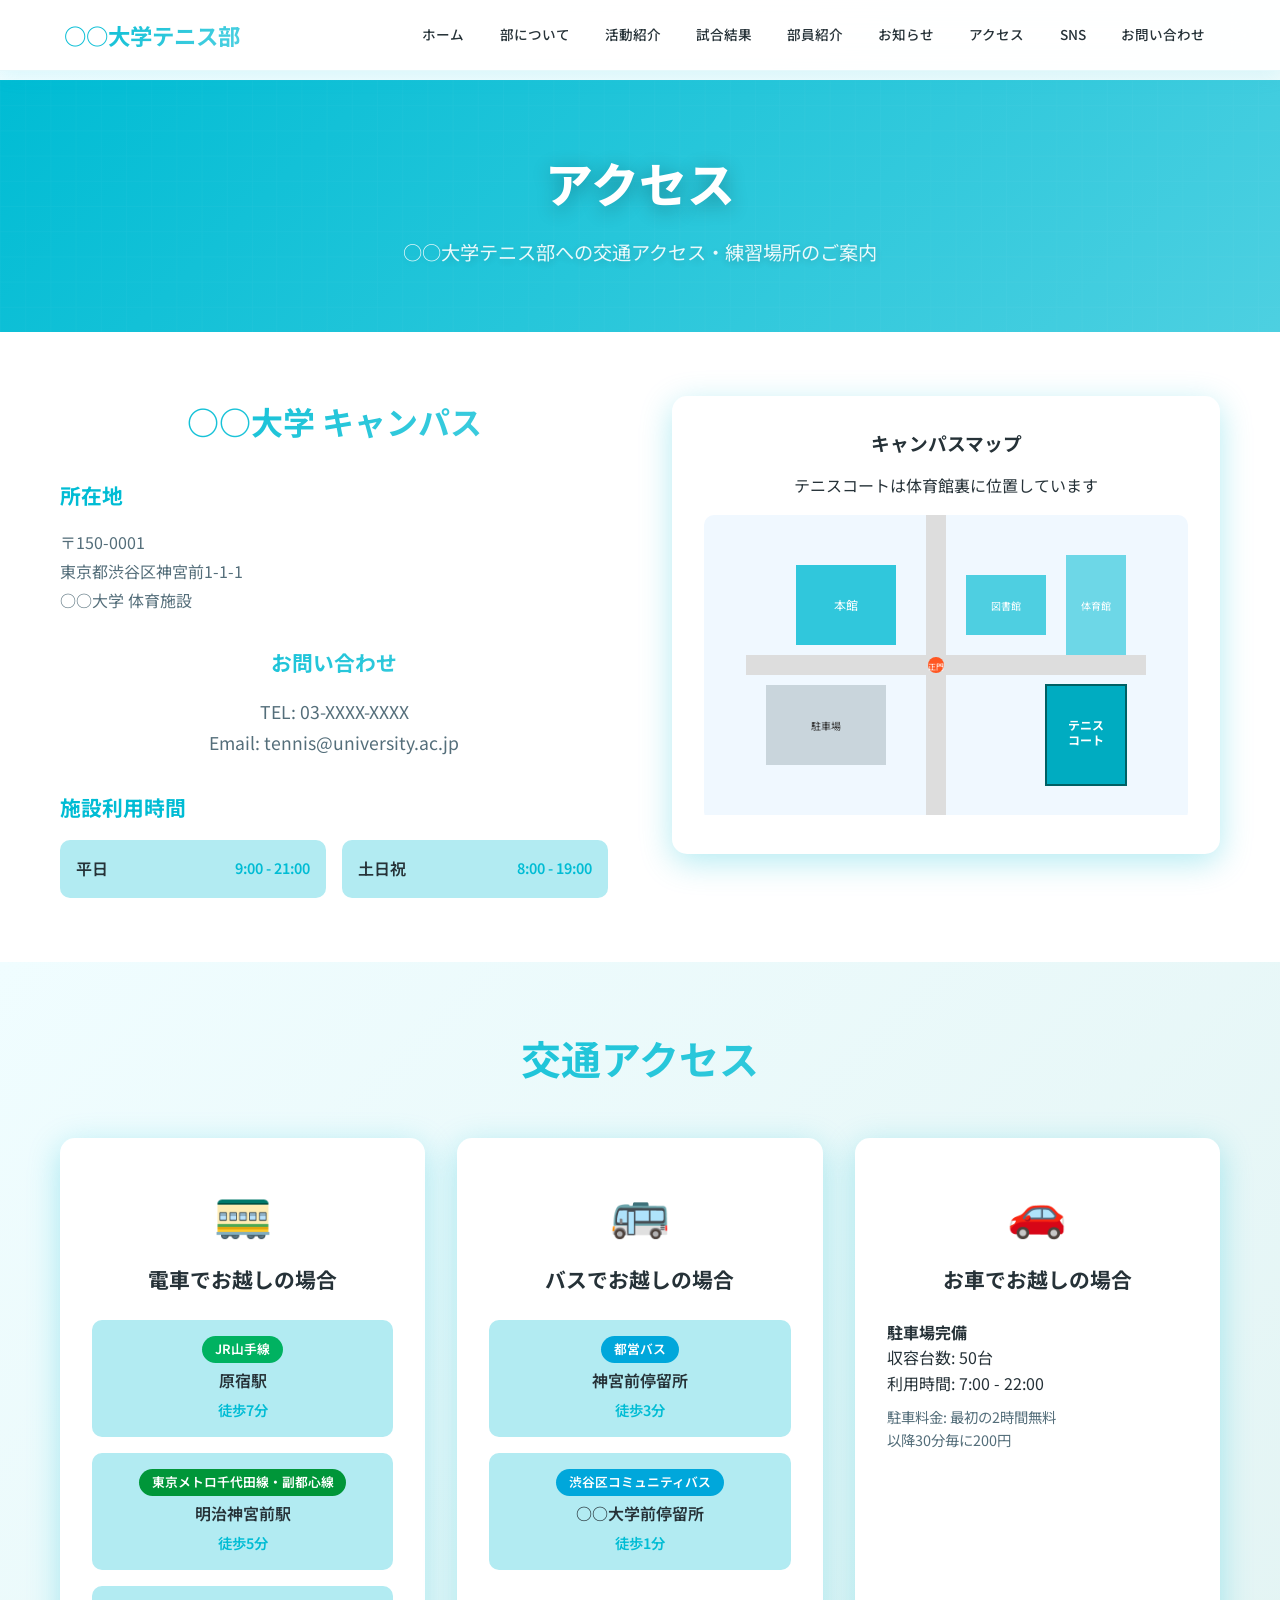
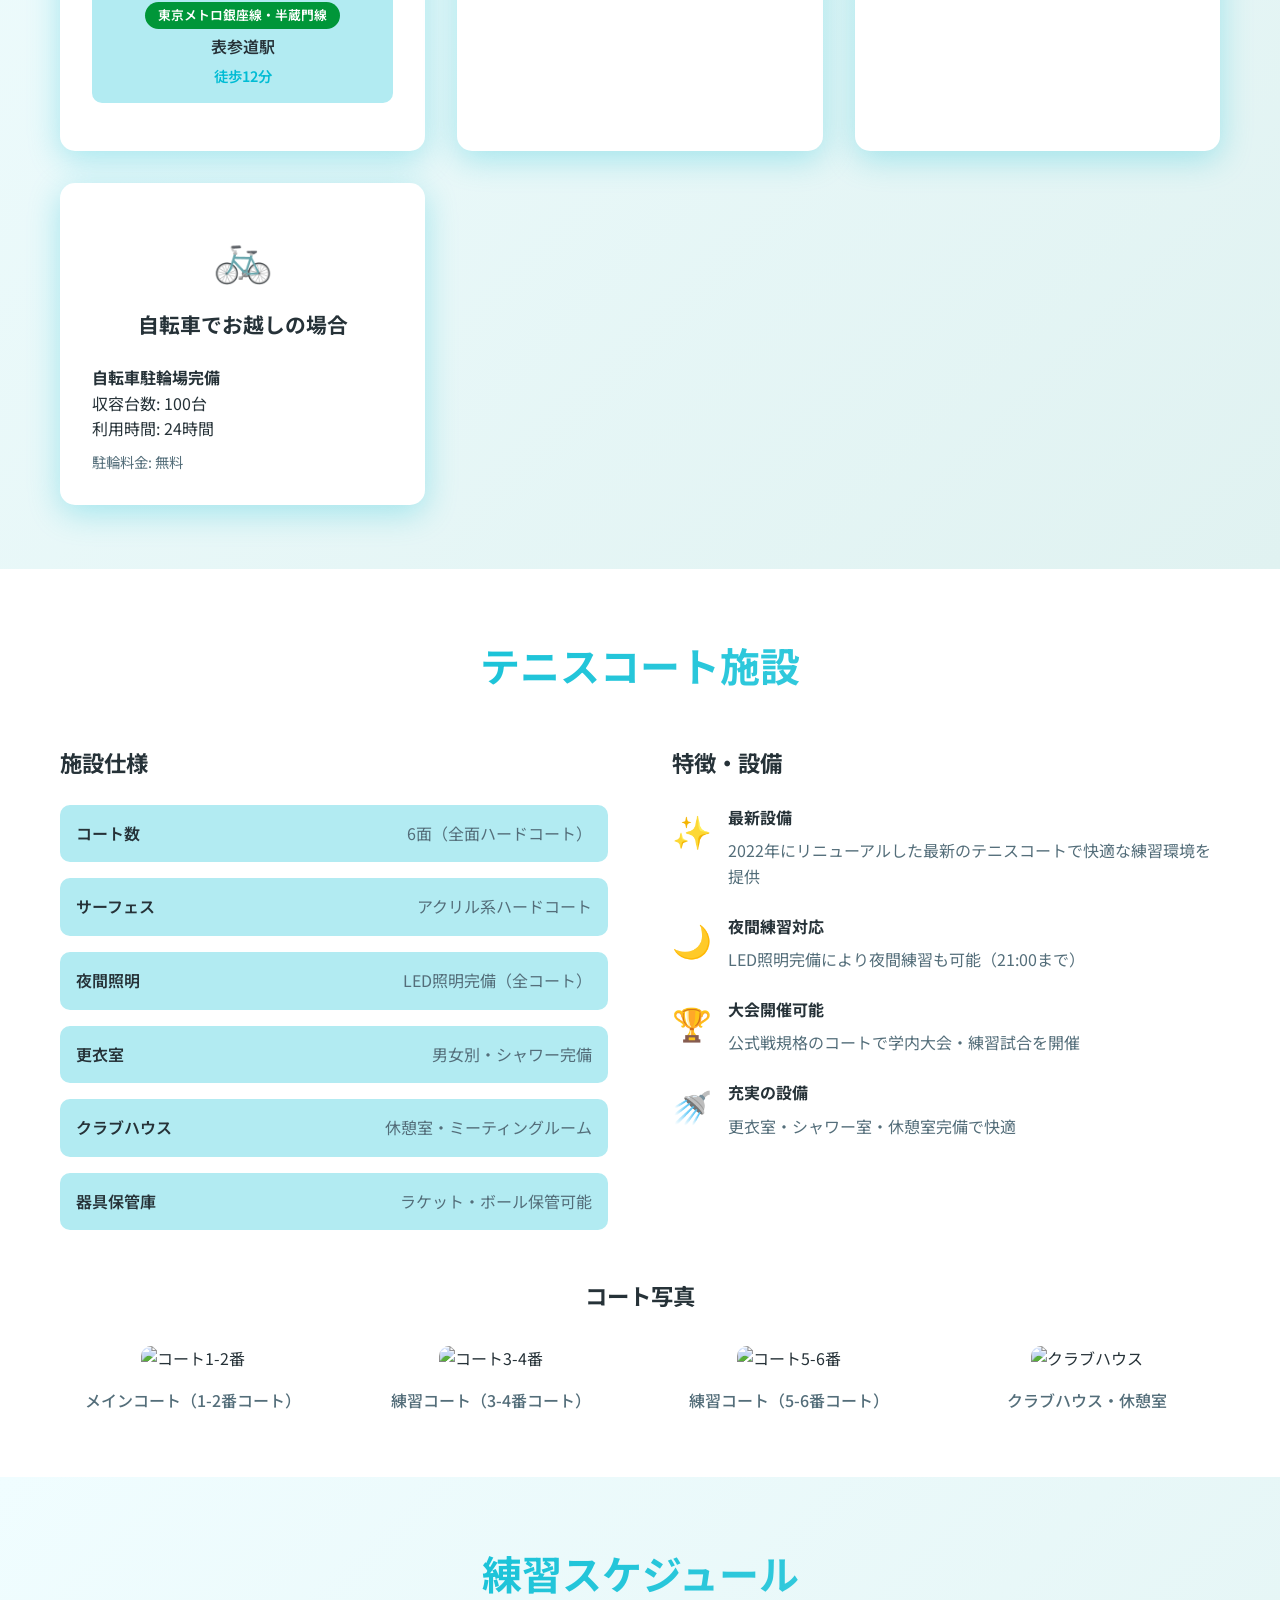
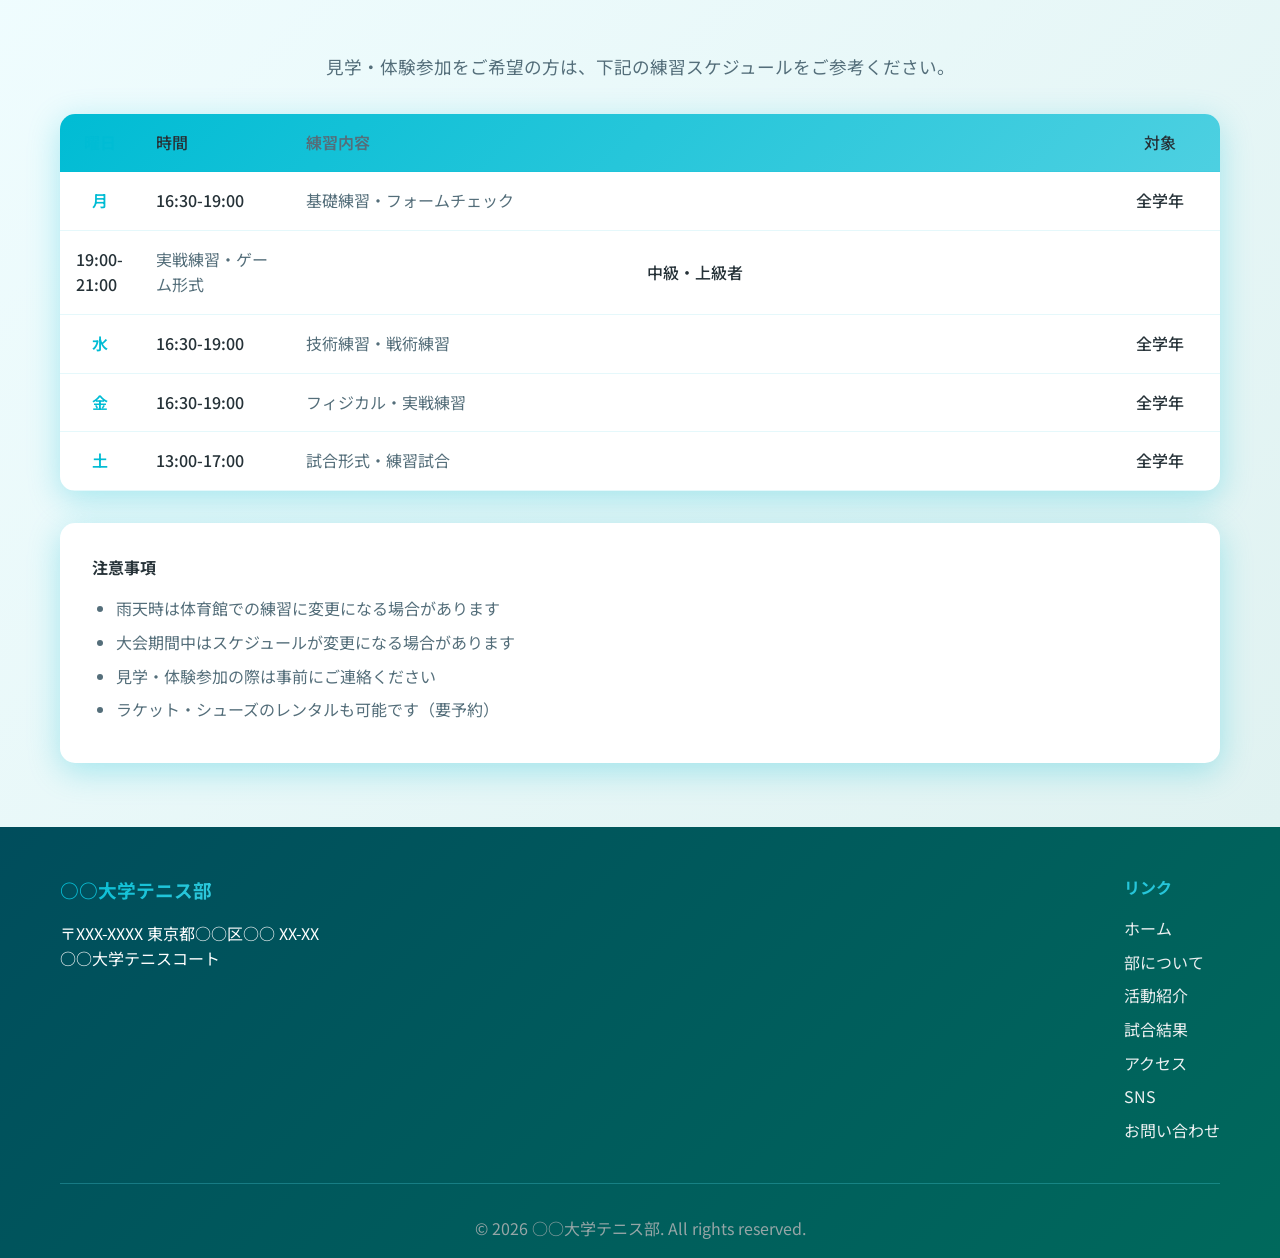
==== access.html @ 963fc2be "Initial commit: Tennis club website ready for deployment" ====
<!DOCTYPE html>
<html lang="ja">
<head>
    <meta charset="UTF-8">
    <meta name="viewport" content="width=device-width, initial-scale=1.0">
    <title>アクセス - ○○大学テニス部</title>
    <link rel="stylesheet" href="style.css">
    <link href="https://fonts.googleapis.com/css2?family=Noto+Sans+JP:wght@300;400;500;700;800&display=swap" rel="stylesheet">
</head>
<body>
    <header>
        <nav>
            <div class="logo">
                <h1>○○大学テニス部</h1>
            </div>
            <ul class="nav-menu">
                <li><a href="index.html">ホーム</a></li>
                <li><a href="index.html#about">部について</a></li>
                <li><a href="index.html#activities">活動紹介</a></li>
                <li><a href="results.html">試合結果</a></li>
                <li><a href="index.html#members">部員紹介</a></li>
                <li><a href="index.html#news">お知らせ</a></li>
                <li><a href="access.html" class="active">アクセス</a></li>
                <li><a href="sns.html">SNS</a></li>
                <li><a href="index.html#contact">お問い合わせ</a></li>
            </ul>
            <div class="hamburger">
                <span></span>
                <span></span>
                <span></span>
            </div>
        </nav>
    </header>

    <main style="margin-top: 80px;">
        <!-- ヘッダーセクション -->
        <section class="page-header">
            <div class="container">
                <h1>アクセス</h1>
                <p>○○大学テニス部への交通アクセス・練習場所のご案内</p>
            </div>
        </section>

        <!-- キャンパス情報 -->
        <section class="campus-info">
            <div class="container">
                <div class="campus-grid">
                    <div class="campus-details">
                        <h2>○○大学 キャンパス</h2>
                        <div class="address-info">
                            <h3>所在地</h3>
                            <p>〒150-0001<br>
                            東京都渋谷区神宮前1-1-1<br>
                            ○○大学 体育施設</p>
                        </div>
                        
                        <div class="contact-info">
                            <h3>お問い合わせ</h3>
                            <p>TEL: 03-XXXX-XXXX<br>
                            Email: tennis@university.ac.jp</p>
                        </div>

                        <div class="facility-hours">
                            <h3>施設利用時間</h3>
                            <div class="hours-grid">
                                <div class="time-slot">
                                    <span class="day">平日</span>
                                    <span class="time">9:00 - 21:00</span>
                                </div>
                                <div class="time-slot">
                                    <span class="day">土日祝</span>
                                    <span class="time">8:00 - 19:00</span>
                                </div>
                            </div>
                        </div>
                    </div>
                    
                    <div class="map-container">
                        <div class="map-placeholder">
                            <div class="map-content">
                                <h3>キャンパスマップ</h3>
                                <p>テニスコートは体育館裏に位置しています</p>
                                <!-- 実際の地図APIを使用する場合はここに埋め込み -->
                                <div class="map-image">
                                    <svg width="100%" height="300" viewBox="0 0 400 300" style="background: #f0f8ff;">
                                        <!-- 道路 -->
                                        <rect x="0" y="140" width="400" height="20" fill="#ddd"/>
                                        <rect x="180" y="0" width="20" height="300" fill="#ddd"/>
                                        
                                        <!-- 建物 -->
                                        <rect x="50" y="50" width="100" height="80" fill="#00bcd4" opacity="0.8"/>
                                        <text x="100" y="95" text-anchor="middle" fill="white" font-size="12">本館</text>
                                        
                                        <rect x="220" y="60" width="80" height="60" fill="#26c6da" opacity="0.8"/>
                                        <text x="260" y="95" text-anchor="middle" fill="white" font-size="10">図書館</text>
                                        
                                        <rect x="320" y="40" width="60" height="100" fill="#4dd0e1" opacity="0.8"/>
                                        <text x="350" y="95" text-anchor="middle" fill="white" font-size="10">体育館</text>
                                        
                                        <!-- テニスコート -->
                                        <rect x="300" y="170" width="80" height="100" fill="#00acc1" stroke="#006064" stroke-width="2"/>
                                        <text x="340" y="215" text-anchor="middle" fill="white" font-size="12" font-weight="bold">テニス</text>
                                        <text x="340" y="230" text-anchor="middle" fill="white" font-size="12" font-weight="bold">コート</text>
                                        
                                        <!-- 駐車場 -->
                                        <rect x="20" y="170" width="120" height="80" fill="#b0bec5" opacity="0.6"/>
                                        <text x="80" y="215" text-anchor="middle" fill="#333" font-size="10">駐車場</text>
                                        
                                        <!-- 入口 -->
                                        <circle cx="190" cy="150" r="8" fill="#ff5722"/>
                                        <text x="190" y="155" text-anchor="middle" fill="white" font-size="8">正門</text>
                                    </svg>
                                </div>
                            </div>
                        </div>
                    </div>
                </div>
            </div>
        </section>

        <!-- 交通手段 -->
        <section class="transportation">
            <div class="container">
                <h2>交通アクセス</h2>
                <div class="transport-grid">
                    <div class="transport-card">
                        <div class="transport-icon">🚃</div>
                        <h3>電車でお越しの場合</h3>
                        <div class="route-info">
                            <div class="route">
                                <span class="line jr">JR山手線</span>
                                <span class="station">原宿駅</span>
                                <span class="time">徒歩7分</span>
                            </div>
                            <div class="route">
                                <span class="line metro">東京メトロ千代田線・副都心線</span>
                                <span class="station">明治神宮前駅</span>
                                <span class="time">徒歩5分</span>
                            </div>
                            <div class="route">
                                <span class="line metro">東京メトロ銀座線・半蔵門線</span>
                                <span class="station">表参道駅</span>
                                <span class="time">徒歩12分</span>
                            </div>
                        </div>
                    </div>

                    <div class="transport-card">
                        <div class="transport-icon">🚌</div>
                        <h3>バスでお越しの場合</h3>
                        <div class="route-info">
                            <div class="route">
                                <span class="line bus">都営バス</span>
                                <span class="station">神宮前停留所</span>
                                <span class="time">徒歩3分</span>
                            </div>
                            <div class="route">
                                <span class="line bus">渋谷区コミュニティバス</span>
                                <span class="station">○○大学前停留所</span>
                                <span class="time">徒歩1分</span>
                            </div>
                        </div>
                    </div>

                    <div class="transport-card">
                        <div class="transport-icon">🚗</div>
                        <h3>お車でお越しの場合</h3>
                        <div class="route-info">
                            <div class="parking-info">
                                <p><strong>駐車場完備</strong></p>
                                <p>収容台数: 50台</p>
                                <p>利用時間: 7:00 - 22:00</p>
                                <p class="parking-fee">駐車料金: 最初の2時間無料<br>以降30分毎に200円</p>
                            </div>
                        </div>
                    </div>

                    <div class="transport-card">
                        <div class="transport-icon">🚲</div>
                        <h3>自転車でお越しの場合</h3>
                        <div class="route-info">
                            <div class="parking-info">
                                <p><strong>自転車駐輪場完備</strong></p>
                                <p>収容台数: 100台</p>
                                <p>利用時間: 24時間</p>
                                <p class="parking-fee">駐輪料金: 無料</p>
                            </div>
                        </div>
                    </div>
                </div>
            </div>
        </section>

        <!-- テニスコート詳細 -->
        <section class="court-details">
            <div class="container">
                <h2>テニスコート施設</h2>
                <div class="court-info-grid">
                    <div class="court-specs">
                        <h3>施設仕様</h3>
                        <div class="specs-list">
                            <div class="spec-item">
                                <span class="spec-label">コート数</span>
                                <span class="spec-value">6面（全面ハードコート）</span>
                            </div>
                            <div class="spec-item">
                                <span class="spec-label">サーフェス</span>
                                <span class="spec-value">アクリル系ハードコート</span>
                            </div>
                            <div class="spec-item">
                                <span class="spec-label">夜間照明</span>
                                <span class="spec-value">LED照明完備（全コート）</span>
                            </div>
                            <div class="spec-item">
                                <span class="spec-label">更衣室</span>
                                <span class="spec-value">男女別・シャワー完備</span>
                            </div>
                            <div class="spec-item">
                                <span class="spec-label">クラブハウス</span>
                                <span class="spec-value">休憩室・ミーティングルーム</span>
                            </div>
                            <div class="spec-item">
                                <span class="spec-label">器具保管庫</span>
                                <span class="spec-value">ラケット・ボール保管可能</span>
                            </div>
                        </div>
                    </div>

                    <div class="court-features">
                        <h3>特徴・設備</h3>
                        <div class="features-list">
                            <div class="feature-item">
                                <div class="feature-icon">✨</div>
                                <div class="feature-content">
                                    <h4>最新設備</h4>
                                    <p>2022年にリニューアルした最新のテニスコートで快適な練習環境を提供</p>
                                </div>
                            </div>
                            <div class="feature-item">
                                <div class="feature-icon">🌙</div>
                                <div class="feature-content">
                                    <h4>夜間練習対応</h4>
                                    <p>LED照明完備により夜間練習も可能（21:00まで）</p>
                                </div>
                            </div>
                            <div class="feature-item">
                                <div class="feature-icon">🏆</div>
                                <div class="feature-content">
                                    <h4>大会開催可能</h4>
                                    <p>公式戦規格のコートで学内大会・練習試合を開催</p>
                                </div>
                            </div>
                            <div class="feature-item">
                                <div class="feature-icon">🚿</div>
                                <div class="feature-content">
                                    <h4>充実の設備</h4>
                                    <p>更衣室・シャワー室・休憩室完備で快適</p>
                                </div>
                            </div>
                        </div>
                    </div>
                </div>

                <div class="court-gallery">
                    <h3>コート写真</h3>
                    <div class="gallery-grid">
                        <div class="gallery-item">
                            <img src="https://via.placeholder.com/300x200/00bcd4/ffffff?text=Court+1-2" alt="コート1-2番">
                            <p>メインコート（1-2番コート）</p>
                        </div>
                        <div class="gallery-item">
                            <img src="https://via.placeholder.com/300x200/26c6da/ffffff?text=Court+3-4" alt="コート3-4番">
                            <p>練習コート（3-4番コート）</p>
                        </div>
                        <div class="gallery-item">
                            <img src="https://via.placeholder.com/300x200/4dd0e1/ffffff?text=Court+5-6" alt="コート5-6番">
                            <p>練習コート（5-6番コート）</p>
                        </div>
                        <div class="gallery-item">
                            <img src="https://via.placeholder.com/300x200/00acc1/ffffff?text=Clubhouse" alt="クラブハウス">
                            <p>クラブハウス・休憩室</p>
                        </div>
                    </div>
                </div>
            </div>
        </section>

        <!-- 練習スケジュール -->
        <section class="practice-schedule">
            <div class="container">
                <h2>練習スケジュール</h2>
                <div class="schedule-info">
                    <p>見学・体験参加をご希望の方は、下記の練習スケジュールをご参考ください。</p>
                </div>
                <div class="schedule-table">
                    <div class="schedule-header">
                        <div class="day-cell">曜日</div>
                        <div class="time-cell">時間</div>
                        <div class="content-cell">練習内容</div>
                        <div class="target-cell">対象</div>
                    </div>
                    <div class="schedule-row">
                        <div class="day-cell">月</div>
                        <div class="time-cell">16:30-19:00</div>
                        <div class="content-cell">基礎練習・フォームチェック</div>
                        <div class="target-cell">全学年</div>
                    </div>
                    <div class="schedule-row">
                        <div class="time-cell">19:00-21:00</div>
                        <div class="content-cell">実戦練習・ゲーム形式</div>
                        <div class="target-cell">中級・上級者</div>
                    </div>
                    <div class="schedule-row">
                        <div class="day-cell">水</div>
                        <div class="time-cell">16:30-19:00</div>
                        <div class="content-cell">技術練習・戦術練習</div>
                        <div class="target-cell">全学年</div>
                    </div>
                    <div class="schedule-row">
                        <div class="day-cell">金</div>
                        <div class="time-cell">16:30-19:00</div>
                        <div class="content-cell">フィジカル・実戦練習</div>
                        <div class="target-cell">全学年</div>
                    </div>
                    <div class="schedule-row">
                        <div class="day-cell">土</div>
                        <div class="time-cell">13:00-17:00</div>
                        <div class="content-cell">試合形式・練習試合</div>
                        <div class="target-cell">全学年</div>
                    </div>
                </div>
                <div class="schedule-notes">
                    <h4>注意事項</h4>
                    <ul>
                        <li>雨天時は体育館での練習に変更になる場合があります</li>
                        <li>大会期間中はスケジュールが変更になる場合があります</li>
                        <li>見学・体験参加の際は事前にご連絡ください</li>
                        <li>ラケット・シューズのレンタルも可能です（要予約）</li>
                    </ul>
                </div>
            </div>
        </section>
    </main>

    <footer>
        <div class="container">
            <div class="footer-content">
                <div class="footer-info">
                    <h3>○○大学テニス部</h3>
                    <p>〒XXX-XXXX 東京都○○区○○ XX-XX<br>
                    ○○大学テニスコート</p>
                </div>
                <div class="footer-links">
                    <h4>リンク</h4>
                    <ul>
                        <li><a href="index.html">ホーム</a></li>
                        <li><a href="index.html#about">部について</a></li>
                        <li><a href="index.html#activities">活動紹介</a></li>
                        <li><a href="results.html">試合結果</a></li>
                        <li><a href="access.html">アクセス</a></li>
                        <li><a href="sns.html">SNS</a></li>
                        <li><a href="index.html#contact">お問い合わせ</a></li>
                    </ul>
                </div>
            </div>
            <div class="footer-bottom">
                <p>&copy; 2024 ○○大学テニス部. All rights reserved.</p>
            </div>
        </div>
    </footer>

    <script src="script.js"></script>
</body>
</html>
---- style.css ----
/* 基本設定 */
* {
    margin: 0;
    padding: 0;
    box-sizing: border-box;
}

:root {
    --primary-color: #00bcd4;
    --secondary-color: #0097a7;
    --accent-color: #26c6da;
    --dark-color: #004d5c;
    --light-color: #b2ebf2;
    --text-dark: #263238;
    --text-light: #546e7a;
    --gradient-primary: linear-gradient(135deg, #00bcd4 0%, #26c6da 50%, #4dd0e1 100%);
    --gradient-secondary: linear-gradient(135deg, #0097a7 0%, #00acc1 100%);
    --shadow-primary: 0 8px 32px rgba(0, 188, 212, 0.3);
    --shadow-hover: 0 12px 40px rgba(0, 188, 212, 0.4);
}

body {
    font-family: 'Noto Sans JP', sans-serif;
    line-height: 1.6;
    color: var(--text-dark);
    background: linear-gradient(135deg, #f0fdff 0%, #e0f2f1 100%);
}

.container {
    max-width: 1200px;
    margin: 0 auto;
    padding: 0 20px;
}

/* ヘッダー */
header {
    background: rgba(255, 255, 255, 0.95);
    backdrop-filter: blur(20px);
    box-shadow: 0 4px 20px rgba(0, 188, 212, 0.1);
    position: fixed;
    top: 0;
    width: 100%;
    z-index: 1000;
    border-bottom: 1px solid rgba(0, 188, 212, 0.1);
}

nav {
    display: flex;
    justify-content: space-between;
    align-items: center;
    padding: 0.8rem 1.5rem;
    max-width: 1200px;
    margin: 0 auto;
    min-height: 70px;
    position: relative;
}

.logo {
    flex-shrink: 0;
    z-index: 1002;
}

.logo h1 {
    background: var(--gradient-primary);
    -webkit-background-clip: text;
    -webkit-text-fill-color: transparent;
    background-clip: text;
    font-size: 1.4rem;
    font-weight: 700;
    white-space: nowrap;
    line-height: 1.2;
    margin: 0;
}

.nav-menu {
    display: flex;
    list-style: none;
    gap: 0.8rem;
    flex-wrap: nowrap;
    align-items: center;
    margin: 0;
    padding: 0;
}

.nav-menu::-webkit-scrollbar {
    display: none;
}

.nav-menu a {
    text-decoration: none;
    color: var(--text-dark);
    font-weight: 500;
    transition: all 0.3s ease;
    position: relative;
    padding: 0.4rem 0.7rem;
    border-radius: 20px;
    font-size: 0.85rem;
    white-space: nowrap;
    flex-shrink: 0;
    display: block;
}

.nav-menu a:hover {
    color: var(--primary-color);
    background: rgba(0, 188, 212, 0.1);
    transform: translateY(-2px);
}

.nav-menu a.active {
    color: white;
    background: var(--gradient-primary);
    box-shadow: var(--shadow-primary);
}

.nav-menu a.active::after {
    display: none;
}

header.scrolled {
    background: rgba(255, 255, 255, 0.98);
    backdrop-filter: blur(25px);
    box-shadow: var(--shadow-primary);
}

.hamburger {
    display: none;
    flex-direction: column;
    cursor: pointer;
    flex-shrink: 0;
    z-index: 1001;
}

.hamburger span {
    width: 25px;
    height: 3px;
    background: var(--primary-color);
    margin: 3px 0;
    transition: 0.3s;
    border-radius: 2px;
}

/* メインコンテンツ */
main {
    margin-top: 70px;
}

/* ボタン */
.btn {
    display: inline-block;
    padding: 14px 32px;
    text-decoration: none;
    border-radius: 30px;
    font-weight: 600;
    text-align: center;
    transition: all 0.3s ease;
    border: none;
    cursor: pointer;
    font-size: 1rem;
    text-transform: uppercase;
    letter-spacing: 0.5px;
}

.btn.primary {
    background: var(--gradient-primary);
    color: white;
    box-shadow: var(--shadow-primary);
}

.btn.primary:hover {
    box-shadow: var(--shadow-hover);
    transform: translateY(-3px);
}

.btn.secondary {
    background: transparent;
    color: var(--primary-color);
    border: 2px solid var(--primary-color);
}

.btn.secondary:hover {
    background: var(--gradient-primary);
    color: white;
    box-shadow: var(--shadow-primary);
    transform: translateY(-3px);
}

/* ヒーローセクション */
.hero {
    display: flex;
    align-items: center;
    min-height: 90vh;
    padding: 2rem;
    background: var(--gradient-primary);
    position: relative;
    overflow: hidden;
}

.hero::before {
    content: '';
    position: absolute;
    top: 0;
    left: 0;
    right: 0;
    bottom: 0;
    background: url('data:image/svg+xml,<svg xmlns="http://www.w3.org/2000/svg" viewBox="0 0 100 100"><defs><pattern id="grid" width="10" height="10" patternUnits="userSpaceOnUse"><path d="M 10 0 L 0 0 0 10" fill="none" stroke="rgba(255,255,255,0.1)" stroke-width="0.5"/></pattern></defs><rect width="100" height="100" fill="url(%23grid)"/></svg>');
    opacity: 0.3;
}

.hero-content {
    flex: 1;
    max-width: 600px;
    z-index: 2;
}

.hero-content h1 {
    font-size: 3.5rem;
    color: white;
    margin-bottom: 1.5rem;
    font-weight: 800;
    text-shadow: 0 4px 20px rgba(0, 0, 0, 0.3);
    line-height: 1.2;
}

.hero-content p {
    font-size: 1.3rem;
    color: rgba(255, 255, 255, 0.9);
    margin-bottom: 2.5rem;
    text-shadow: 0 2px 10px rgba(0, 0, 0, 0.2);
}

.hero-buttons {
    display: flex;
    gap: 1rem;
    flex-wrap: wrap;
}

.hero-image {
    flex: 1;
    text-align: center;
}

.hero-image img {
    max-width: 100%;
    height: auto;
    border-radius: 10px;
    box-shadow: 0 10px 30px rgba(0,0,0,0.2);
}

/* セクション共通スタイル */
section {
    padding: 4rem 0;
}

section h2 {
    text-align: center;
    font-size: 2.5rem;
    background: var(--gradient-primary);
    -webkit-background-clip: text;
    -webkit-text-fill-color: transparent;
    background-clip: text;
    margin-bottom: 3rem;
    font-weight: 700;
}

/* 部について */
.about {
    background: white;
}

.about-content {
    display: flex;
    align-items: center;
    gap: 4rem;
}

.about-text {
    flex: 1;
}

.about-text h3 {
    font-size: 1.8rem;
    background: var(--gradient-primary);
    -webkit-background-clip: text;
    -webkit-text-fill-color: transparent;
    background-clip: text;
    margin-bottom: 1rem;
}

.about-text p {
    margin-bottom: 1.5rem;
    color: var(--text-light);
    line-height: 1.8;
}

.stats {
    display: flex;
    gap: 2rem;
    margin-top: 2rem;
}

.stat {
    text-align: center;
    padding: 2rem 1.5rem;
    background: linear-gradient(135deg, #ffffff 0%, var(--light-color) 100%);
    border-radius: 15px;
    flex: 1;
    box-shadow: var(--shadow-primary);
    border: 2px solid transparent;
    background: linear-gradient(white, white) padding-box,
                var(--gradient-primary) border-box;
    transition: all 0.3s ease;
}

.stat:hover {
    transform: translateY(-5px);
    box-shadow: var(--shadow-hover);
}

.stat h4 {
    font-size: 2.5rem;
    background: var(--gradient-primary);
    -webkit-background-clip: text;
    -webkit-text-fill-color: transparent;
    background-clip: text;
    font-weight: 800;
    margin-bottom: 0.5rem;
}

.stat p {
    color: var(--text-light);
    margin: 0;
    font-weight: 600;
}

.about-image {
    flex: 1;
}

.about-image img {
    width: 100%;
    height: auto;
    border-radius: 10px;
    box-shadow: 0 10px 25px rgba(0,0,0,0.1);
}

/* 活動紹介 */
.activities {
    background: linear-gradient(135deg, #f0fdff 0%, #e0f2f1 100%);
}

.activities-grid {
    display: grid;
    grid-template-columns: repeat(auto-fit, minmax(320px, 1fr));
    gap: 2rem;
}

.activity-card {
    background: white;
    border-radius: 20px;
    overflow: hidden;
    box-shadow: var(--shadow-primary);
    transition: all 0.3s ease;
    border: 2px solid transparent;
    background: linear-gradient(white, white) padding-box,
                var(--gradient-primary) border-box;
}

.activity-card:hover {
    transform: translateY(-8px);
    box-shadow: var(--shadow-hover);
}

.activity-card img {
    width: 100%;
    height: 220px;
    object-fit: cover;
    transition: transform 0.3s ease;
}

.activity-card:hover img {
    transform: scale(1.1);
}

.activity-card h3 {
    padding: 1.5rem 1.5rem 0.5rem;
    background: var(--gradient-primary);
    -webkit-background-clip: text;
    -webkit-text-fill-color: transparent;
    background-clip: text;
    font-size: 1.4rem;
    font-weight: 700;
}

.activity-card p {
    padding: 0 1.5rem 1.5rem;
    color: var(--text-light);
    line-height: 1.7;
}

/* 部員紹介 */
.members {
    background: white;
}

.members-grid {
    display: grid;
    grid-template-columns: repeat(auto-fit, minmax(280px, 1fr));
    gap: 2rem;
}

.member-card {
    text-align: center;
    padding: 2.5rem 2rem;
    background: linear-gradient(135deg, #ffffff 0%, #f0fdff 100%);
    border-radius: 20px;
    transition: all 0.3s ease;
    box-shadow: var(--shadow-primary);
    border: 2px solid transparent;
    background: linear-gradient(135deg, #ffffff 0%, #f0fdff 100%) padding-box,
                var(--gradient-primary) border-box;
}

.member-card:hover {
    transform: translateY(-8px) scale(1.02);
    box-shadow: var(--shadow-hover);
}

.member-card img {
    width: 160px;
    height: 160px;
    border-radius: 50%;
    object-fit: cover;
    margin-bottom: 1.5rem;
    border: 4px solid transparent;
    background: linear-gradient(white, white) padding-box,
                var(--gradient-primary) border-box;
    transition: all 0.3s ease;
}

.member-card:hover img {
    transform: scale(1.1);
    box-shadow: 0 10px 30px rgba(0, 188, 212, 0.3);
}

.member-card h3 {
    background: var(--gradient-primary);
    -webkit-background-clip: text;
    -webkit-text-fill-color: transparent;
    background-clip: text;
    margin-bottom: 0.5rem;
    font-size: 1.3rem;
    font-weight: 700;
}

.position {
    background: var(--gradient-secondary);
    -webkit-background-clip: text;
    -webkit-text-fill-color: transparent;
    background-clip: text;
    font-weight: 600;
    margin-bottom: 1rem;
    font-size: 1rem;
}

.member-card p {
    color: var(--text-light);
    line-height: 1.7;
}

/* お知らせ */
.news {
    background: linear-gradient(135deg, #f0fdff 0%, #e0f2f1 100%);
}

.news-list {
    max-width: 900px;
    margin: 0 auto;
}

.news-item {
    background: white;
    padding: 2.5rem;
    margin-bottom: 2rem;
    border-radius: 15px;
    box-shadow: var(--shadow-primary);
    border-left: 6px solid var(--primary-color);
    transition: all 0.3s ease;
}

.news-item:hover {
    transform: translateY(-3px);
    box-shadow: var(--shadow-hover);
    border-left-color: var(--accent-color);
}

.news-date {
    background: var(--gradient-primary);
    -webkit-background-clip: text;
    -webkit-text-fill-color: transparent;
    background-clip: text;
    font-weight: 700;
    margin-bottom: 0.8rem;
    font-size: 1rem;
}

.news-item h3 {
    background: var(--gradient-secondary);
    -webkit-background-clip: text;
    -webkit-text-fill-color: transparent;
    background-clip: text;
    margin-bottom: 1rem;
    font-size: 1.4rem;
    font-weight: 700;
}

.news-item p {
    color: var(--text-light);
    line-height: 1.7;
}

/* お問い合わせ */
.contact {
    background: white;
}

.contact-content {
    display: flex;
    gap: 4rem;
    align-items: flex-start;
}

.contact-info {
    flex: 1;
}

.contact-info h3 {
    background: var(--gradient-primary);
    -webkit-background-clip: text;
    -webkit-text-fill-color: transparent;
    background-clip: text;
    margin-bottom: 1rem;
    font-size: 1.6rem;
    font-weight: 700;
}

.contact-info p {
    color: var(--text-light);
    line-height: 1.7;
    margin-bottom: 2rem;
    font-size: 1.1rem;
}

.contact-item {
    margin-bottom: 2rem;
    padding: 1.5rem;
    background: var(--light-color);
    border-radius: 10px;
}

.contact-item strong {
    background: var(--gradient-secondary);
    -webkit-background-clip: text;
    -webkit-text-fill-color: transparent;
    background-clip: text;
    display: block;
    margin-bottom: 0.8rem;
    font-size: 1.1rem;
    font-weight: 700;
}

.contact-item p {
    color: var(--text-light);
    margin: 0;
    line-height: 1.6;
}

.contact-form {
    flex: 1;
    background: linear-gradient(135deg, #ffffff 0%, #f0fdff 100%);
    padding: 2.5rem;
    border-radius: 15px;
    box-shadow: var(--shadow-primary);
}

.contact-form h3 {
    background: var(--gradient-primary);
    -webkit-background-clip: text;
    -webkit-text-fill-color: transparent;
    background-clip: text;
    margin-bottom: 2rem;
    font-size: 1.6rem;
    font-weight: 700;
    text-align: center;
}

.form-group {
    margin-bottom: 1.8rem;
}

.form-group label {
    display: block;
    margin-bottom: 0.8rem;
    background: var(--gradient-secondary);
    -webkit-background-clip: text;
    -webkit-text-fill-color: transparent;
    background-clip: text;
    font-weight: 600;
    font-size: 1rem;
}

.form-group input,
.form-group select,
.form-group textarea {
    width: 100%;
    padding: 12px 18px;
    border: 2px solid rgba(0, 188, 212, 0.2);
    border-radius: 10px;
    font-size: 1rem;
    font-family: inherit;
    transition: all 0.3s ease;
    background: rgba(255, 255, 255, 0.8);
}

.form-group input:focus,
.form-group select:focus,
.form-group textarea:focus {
    outline: none;
    border-color: var(--primary-color);
    box-shadow: 0 0 0 3px rgba(0, 188, 212, 0.1);
    background: white;
}

.form-group textarea {
    resize: vertical;
    min-height: 120px;
}

/* フッター */
footer {
    background: linear-gradient(135deg, var(--dark-color) 0%, #00695c 100%);
    color: white;
    padding: 3rem 0 1rem;
}

.footer-content {
    display: flex;
    justify-content: space-between;
    margin-bottom: 2rem;
    flex-wrap: wrap;
    gap: 2rem;
}

.footer-info h3 {
    margin-bottom: 1rem;
    background: var(--gradient-primary);
    -webkit-background-clip: text;
    -webkit-text-fill-color: transparent;
    background-clip: text;
}

.footer-links h4,
.footer-social h4 {
    margin-bottom: 1rem;
    color: var(--accent-color);
}

.footer-links ul {
    list-style: none;
}

.footer-links li {
    margin-bottom: 0.5rem;
}

.footer-links a {
    color: #ecf0f1;
    text-decoration: none;
    transition: color 0.3s ease;
}

.footer-links a:hover {
    color: var(--accent-color);
}

.social-icons {
    display: flex;
    gap: 1rem;
    flex-wrap: wrap;
}

.social-icon {
    display: flex;
    align-items: center;
    justify-content: center;
    width: 40px;
    height: 40px;
    border-radius: 50%;
    color: white;
    text-decoration: none;
    transition: all 0.3s ease;
}

.social-icon.instagram {
    background: linear-gradient(45deg, #f09433 0%, #e6683c 25%, #dc2743 50%, #cc2366 75%, #bc1888 100%);
}

.social-icon.twitter {
    background: #1da1f2;
}

.social-icon.youtube {
    background: #ff0000;
}

.social-icon.line {
    background: #00b900;
}

.social-icon.tiktok {
    background: #000000;
}

.social-icon.facebook {
    background: #1877f2;
}

.social-icon:hover {
    transform: translateY(-3px) scale(1.1);
    box-shadow: 0 8px 20px rgba(0, 188, 212, 0.3);
}

.footer-bottom {
    text-align: center;
    padding-top: 2rem;
    border-top: 1px solid rgba(77, 208, 225, 0.3);
    color: #95a5a6;
}

/* レスポンシブ対応 */
@media (max-width: 1200px) {
    nav {
        padding: 0.8rem 1.2rem;
    }
    
    .logo h1 {
        font-size: 1.3rem;
    }
    
    .nav-menu {
        gap: 0.6rem;
    }
    
    .nav-menu a {
        padding: 0.3rem 0.6rem;
        font-size: 0.8rem;
    }
}

@media (max-width: 1024px) {
    nav {
        padding: 0.8rem 1rem;
    }
    
    .nav-menu {
        gap: 0.4rem;
    }
    
    .nav-menu a {
        padding: 0.3rem 0.5rem;
        font-size: 0.75rem;
    }
}

@media (max-width: 900px) {
    .hamburger {
        display: flex;
    }
    
    .nav-menu {
        position: fixed;
        left: -100%;
        top: 70px;
        flex-direction: column;
        background-color: rgba(255, 255, 255, 0.98);
        backdrop-filter: blur(20px);
        width: 100%;
        text-align: center;
        transition: left 0.3s ease;
        box-shadow: 0 10px 27px rgba(0, 0, 0, 0.1);
        padding: 2rem 0;
        max-height: calc(100vh - 70px);
        overflow-y: auto;
        z-index: 999;
        gap: 0;
    }
    
    .nav-menu.active {
        left: 0;
    }
    
    .nav-menu li {
        margin: 0.5rem 0;
        width: 100%;
    }
    
    .nav-menu a {
        font-size: 1.1rem;
        padding: 1rem 2rem;
        display: block;
        border-radius: 0;
        margin: 0;
        width: 100%;
    }
    
    .hamburger.active span:nth-child(2) {
        opacity: 0;
    }
    
    .hamburger.active span:nth-child(1) {
        transform: translateY(8px) rotate(45deg);
    }
    
    .hamburger.active span:nth-child(3) {
        transform: translateY(-8px) rotate(-45deg);
    }
    
    .hero {
        flex-direction: column;
        text-align: center;
        padding: 2rem 1rem;
        min-height: 70vh;
    }
    
    .hero-content h1 {
        font-size: 2.5rem;
        line-height: 1.1;
    }
    
    .hero-buttons {
        justify-content: center;
        flex-direction: column;
        align-items: center;
        gap: 1rem;
    }
    
    .hero-buttons .btn {
        width: 80%;
        max-width: 300px;
    }
    
    .about-content,
    .contact-content {
        flex-direction: column;
        gap: 2rem;
    }
    
    .stats {
        flex-direction: column;
        gap: 1rem;
    }
    
    .activities-grid {
        grid-template-columns: 1fr;
        gap: 1.5rem;
    }
    
    .members-grid {
        grid-template-columns: repeat(auto-fit, minmax(250px, 1fr));
        gap: 1.5rem;
    }
    
    .footer-content {
        flex-direction: column;
        gap: 2rem;
        text-align: center;
    }
    
    nav {
        padding: 1rem;
    }
    
    .logo h1 {
        font-size: 1.2rem;
    }
    
    section {
        padding: 2rem 0;
    }
    
    section h2 {
        font-size: 2rem;
    }
    
    .page-header {
        padding: 3rem 1rem;
    }
    
    .page-header h1 {
        font-size: 2.5rem;
        line-height: 1.1;
    }
    
    /* 試合結果ページのモバイル対応 */
    .results-grid {
        grid-template-columns: 1fr;
        gap: 1.5rem;
    }
    
    .stats-overview {
        grid-template-columns: repeat(2, 1fr);
        gap: 1rem;
    }
    
    .tournament-tabs,
    .ranking-tabs {
        flex-direction: column;
        gap: 0.5rem;
    }
    
    .tab-btn {
        width: 100%;
        margin: 0;
    }
    
    /* アクセスページのモバイル対応 */
    .campus-grid,
    .court-info-grid {
        grid-template-columns: 1fr;
        gap: 2rem;
    }
    
    .transport-grid {
        grid-template-columns: 1fr;
        gap: 1.5rem;
    }
    
    .gallery-grid {
        grid-template-columns: repeat(auto-fit, minmax(280px, 1fr));
    }
    
    .schedule-header,
    .schedule-row {
        grid-template-columns: 1fr;
        text-align: left;
    }
    
    .schedule-header {
        display: none;
    }
    
    .schedule-row {
        background: white;
        margin-bottom: 1rem;
        border-radius: 10px;
        padding: 1rem;
        box-shadow: var(--shadow-primary);
        display: block;
    }
    
    .day-cell,
    .time-cell,
    .content-cell,
    .target-cell {
        display: block;
        padding: 0.5rem 0;
        border-bottom: 1px solid rgba(0, 188, 212, 0.1);
    }
    
    .day-cell:last-child,
    .time-cell:last-child,
    .content-cell:last-child,
    .target-cell:last-child {
        border-bottom: none;
    }
    
    .day-cell::before {
        content: '曜日: ';
        font-weight: 600;
        color: var(--primary-color);
    }
    
    .time-cell::before {
        content: '時間: ';
        font-weight: 600;
        color: var(--primary-color);
    }
    
    .content-cell::before {
        content: '練習内容: ';
        font-weight: 600;
        color: var(--primary-color);
    }
    
    .target-cell::before {
        content: '対象: ';
        font-weight: 600;
        color: var(--primary-color);
    }
    
    /* SNSページのモバイル対応 */
    .sns-grid {
        grid-template-columns: 1fr;
        gap: 1.5rem;
    }
    
    .posts-grid {
        grid-template-columns: 1fr;
        gap: 1.5rem;
    }
    
    .hashtag-grid {
        grid-template-columns: 1fr;
        gap: 1rem;
    }
    
    .guidelines-content {
        grid-template-columns: 1fr;
        gap: 1.5rem;
    }
    
    .contact-methods {
        grid-template-columns: 1fr;
        gap: 1rem;
    }
    
    .sns-header {
        flex-wrap: wrap;
        gap: 1rem;
    }
    
    .follow-btn {
        width: 100%;
        text-align: center;
    }
}

@media (max-width: 480px) {
    .container {
        padding: 0 15px;
    }
    
    .hero-content h1 {
        font-size: 2.2rem;
    }
    
    .hero-content p {
        font-size: 1rem;
    }
    
    .btn {
        padding: 12px 24px;
        font-size: 0.9rem;
    }
    
    .member-card {
        padding: 2rem 1.5rem;
    }
    
    .member-card img {
        width: 120px;
        height: 120px;
    }
    
    .news-item {
        padding: 2rem 1.5rem;
    }
    
    .contact-form {
        padding: 2rem 1.5rem;
    }
    
    section h2 {
        font-size: 2rem;
    }
    
    .page-header h1 {
        font-size: 2.2rem;
    }
    
    .results-grid,
    .activities-grid,
    .members-grid {
        grid-template-columns: 1fr;
    }
    
    .campus-grid,
    .court-info-grid {
        grid-template-columns: 1fr;
        gap: 2rem;
    }
    
    .transport-grid,
    .sns-grid,
    .hashtag-grid {
        grid-template-columns: 1fr;
    }
    
    .schedule-header,
    .schedule-row {
        grid-template-columns: 60px 1fr;
        font-size: 0.9rem;
    }
    
    .time-cell,
    .content-cell,
    .target-cell {
        display: none;
    }
    
    .stats {
        flex-direction: column;
        gap: 1rem;
    }
    
    .stats-overview {
        grid-template-columns: repeat(2, 1fr);
    }
    
    .tournament-tabs,
    .ranking-tabs {
        flex-direction: column;
        align-items: center;
    }
    
    .tab-btn {
        width: 80%;
        text-align: center;
    }
}

/* ホバーエフェクト */
.activity-card:hover img {
    transform: scale(1.05);
    transition: transform 0.3s ease;
}

.member-card:hover img {
    transform: scale(1.1);
    transition: transform 0.3s ease;
}

/* 追加アニメーション */
@keyframes slideInUp {
    from {
        opacity: 0;
        transform: translateY(50px);
    }
    to {
        opacity: 1;
        transform: translateY(0);
    }
}

.result-card,
.stat-card,
.transport-card,
.sns-card {
    animation: slideInUp 0.6s ease-out;
}

/* グローバルスムーズスクロール強化 */
html {
    scroll-behavior: smooth;
    scroll-padding-top: 100px;
}

/* 追加のホバーエフェクト */
.btn:hover {
    animation: pulse 0.6s ease-in-out;
}

@keyframes pulse {
    0% {
        transform: scale(1);
    }
    50% {
        transform: scale(1.05);
    }
    100% {
        transform: scale(1);
    }
}

/* スムーススクロール */
html {
    scroll-behavior: smooth;
}

/* アニメーション */
@keyframes fadeIn {
    from {
        opacity: 0;
        transform: translateY(30px);
    }
    to {
        opacity: 1;
        transform: translateY(0);
    }
}

.hero-content,
.activity-card,
.member-card,
.news-item {
    animation: fadeIn 0.6s ease-out;
}

.activity-card,
.member-card,
.news-item {
    opacity: 0;
    transform: translateY(30px);
    transition: all 0.6s ease-out;
}

.activity-card.animate-in,
.member-card.animate-in,
.news-item.animate-in {
    opacity: 1;
    transform: translateY(0);
}

/* 新しいページ用スタイル */

/* ページヘッダー */
.page-header {
    background: var(--gradient-primary);
    color: white;
    text-align: center;
    padding: 4rem 2rem;
    position: relative;
    overflow: hidden;
}

.page-header::before {
    content: '';
    position: absolute;
    top: 0;
    left: 0;
    right: 0;
    bottom: 0;
    background: url('data:image/svg+xml,<svg xmlns="http://www.w3.org/2000/svg" viewBox="0 0 100 100"><defs><pattern id="grid" width="10" height="10" patternUnits="userSpaceOnUse"><path d="M 10 0 L 0 0 0 10" fill="none" stroke="rgba(255,255,255,0.1)" stroke-width="0.5"/></pattern></defs><rect width="100" height="100" fill="url(%23grid)"/></svg>');
    opacity: 0.3;
}

.page-header h1 {
    font-size: 3rem;
    font-weight: 800;
    margin-bottom: 1rem;
    text-shadow: 0 4px 20px rgba(0, 0, 0, 0.3);
    position: relative;
    z-index: 2;
}

.page-header p {
    font-size: 1.2rem;
    opacity: 0.9;
    text-shadow: 0 2px 10px rgba(0, 0, 0, 0.2);
    position: relative;
    z-index: 2;
}

/* 試合結果ページ */
.latest-results,
.annual-results,
.tournament-results,
.individual-results {
    padding: 4rem 0;
}

.latest-results {
    background: white;
}

.annual-results {
    background: linear-gradient(135deg, #f0fdff 0%, #e0f2f1 100%);
}

.tournament-results {
    background: white;
}

.individual-results {
    background: linear-gradient(135deg, #f0fdff 0%, #e0f2f1 100%);
}

.results-grid {
    display: grid;
    grid-template-columns: repeat(auto-fit, minmax(350px, 1fr));
    gap: 2rem;
}

.result-card {
    background: white;
    border-radius: 15px;
    padding: 2rem;
    box-shadow: 0 8px 25px rgba(0, 188, 212, 0.1);
    border: 1px solid rgba(0, 188, 212, 0.1);
    transition: all 0.3s ease;
}

.result-card:hover {
    transform: translateY(-5px);
    box-shadow: var(--shadow-hover);
}

.result-card.highlight {
    border: 2px solid var(--primary-color);
    background: linear-gradient(135deg, #ffffff 0%, #f0fdff 100%);
}

.result-header {
    display: flex;
    justify-content: space-between;
    align-items: center;
    margin-bottom: 1.5rem;
}

.result-header h3 {
    color: var(--text-dark);
    font-weight: 700;
}

.date {
    color: var(--primary-color);
    font-weight: 600;
    font-size: 0.9rem;
}

.match-result {
    text-align: center;
    margin-bottom: 1.5rem;
}

.result-badge {
    display: inline-block;
    padding: 0.5rem 1.5rem;
    border-radius: 25px;
    font-weight: 600;
    font-size: 0.9rem;
    margin-bottom: 0.5rem;
}

.win .result-badge {
    background: linear-gradient(135deg, #4caf50, #66bb6a);
    color: white;
}

.lose .result-badge {
    background: linear-gradient(135deg, #f44336, #ef5350);
    color: white;
}

.score {
    font-size: 1.2rem;
    font-weight: 700;
    color: var(--text-dark);
}

.players,
.team-match {
    display: flex;
    align-items: center;
    justify-content: space-between;
    margin: 1rem 0;
}

.player,
.team {
    text-align: center;
    flex: 1;
}

.our-player strong,
.our-team strong {
    color: var(--primary-color);
}

.vs {
    font-weight: bold;
    color: var(--text-light);
    margin: 0 1rem;
}

.match-info {
    text-align: center;
    margin-top: 1rem;
}

.category {
    background: var(--light-color);
    color: var(--dark-color);
    padding: 0.3rem 1rem;
    border-radius: 15px;
    font-size: 0.9rem;
    font-weight: 500;
}

/* 統計 */
.stats-overview {
    display: grid;
    grid-template-columns: repeat(auto-fit, minmax(200px, 1fr));
    gap: 2rem;
    margin-bottom: 3rem;
}

.stat-card {
    background: white;
    padding: 2rem;
    border-radius: 15px;
    text-align: center;
    box-shadow: var(--shadow-primary);
    border: 2px solid transparent;
    background: linear-gradient(white, white) padding-box,
                var(--gradient-primary) border-box;
}

.stat-card h3 {
    color: var(--text-dark);
    margin-bottom: 1rem;
    font-size: 1.1rem;
}

.stat-number {
    font-size: 2.5rem;
    font-weight: 800;
    display: block;
    background: var(--gradient-primary);
    -webkit-background-clip: text;
    -webkit-text-fill-color: transparent;
    background-clip: text;
}

.stat-number.win {
    background: linear-gradient(135deg, #4caf50, #66bb6a);
    -webkit-background-clip: text;
    -webkit-text-fill-color: transparent;
    background-clip: text;
}

.stat-number.award {
    background: linear-gradient(135deg, #ff9800, #ffa726);
    -webkit-background-clip: text;
    -webkit-text-fill-color: transparent;
    background-clip: text;
}

/* タブ */
.tournament-tabs,
.ranking-tabs {
    display: flex;
    justify-content: center;
    margin-bottom: 2rem;
    gap: 1rem;
    flex-wrap: wrap;
}

.tab-btn {
    padding: 0.8rem 2rem;
    border: 2px solid var(--primary-color);
    background: transparent;
    color: var(--primary-color);
    border-radius: 25px;
    font-weight: 600;
    cursor: pointer;
    transition: all 0.3s ease;
    font-size: 0.9rem;
}

.tab-btn.active {
    background: var(--gradient-primary);
    color: white;
    box-shadow: var(--shadow-primary);
}

.tab-btn:hover:not(.active) {
    background: rgba(0, 188, 212, 0.1);
    transform: translateY(-2px);
}

.tournament-tab,
.ranking-tab {
    display: none;
}

.tournament-tab.active,
.ranking-tab.active {
    display: block;
}

/* トーナメントリスト */
.tournament-list {
    display: flex;
    flex-direction: column;
    gap: 1.5rem;
}

.tournament-item {
    background: white;
    padding: 2rem;
    border-radius: 15px;
    box-shadow: 0 5px 15px rgba(0, 188, 212, 0.1);
    border-left: 4px solid var(--primary-color);
}

.tournament-name {
    font-size: 1.3rem;
    font-weight: 700;
    color: var(--text-dark);
    margin-bottom: 0.5rem;
}

.tournament-date {
    color: var(--text-light);
    margin-bottom: 1rem;
    font-weight: 500;
}

.tournament-result {
    display: flex;
    flex-wrap: wrap;
    gap: 0.5rem;
}

.achievement {
    background: var(--gradient-primary);
    color: white;
    padding: 0.3rem 1rem;
    border-radius: 15px;
    font-size: 0.9rem;
    font-weight: 500;
}

/* ランキング */
.ranking-section {
    margin-bottom: 3rem;
}

.ranking-section h3 {
    color: var(--text-dark);
    margin-bottom: 1.5rem;
    font-size: 1.4rem;
    text-align: center;
}

.ranking-list {
    display: flex;
    flex-direction: column;
    gap: 1rem;
}

.ranking-item {
    display: flex;
    align-items: center;
    background: white;
    padding: 1.5rem;
    border-radius: 15px;
    box-shadow: 0 5px 15px rgba(0, 188, 212, 0.1);
    transition: all 0.3s ease;
}

.ranking-item:hover {
    transform: translateY(-3px);
    box-shadow: var(--shadow-hover);
}

.rank {
    width: 60px;
    height: 60px;
    border-radius: 50%;
    display: flex;
    align-items: center;
    justify-content: center;
    font-weight: 800;
    font-size: 1.2rem;
    margin-right: 1.5rem;
}

.rank-1 .rank {
    background: linear-gradient(135deg, #ffd700, #ffed4a);
    color: #b7791f;
}

.rank-2 .rank {
    background: linear-gradient(135deg, #c0c0c0, #e2e8f0);
    color: #718096;
}

.rank-3 .rank {
    background: linear-gradient(135deg, #cd7f32, #d69e2e);
    color: #744210;
}

.player-info {
    flex: 1;
}

.player-name {
    font-size: 1.2rem;
    font-weight: 700;
    color: var(--text-dark);
    margin-bottom: 0.3rem;
}

.player-year {
    color: var(--text-light);
    font-size: 0.9rem;
}

.player-stats {
    display: flex;
    flex-direction: column;
    align-items: flex-end;
    gap: 0.2rem;
}

.player-stats span {
    font-size: 0.9rem;
    color: var(--text-light);
}

/* アクセスページ */
.campus-info,
.transportation,
.court-details,
.practice-schedule {
    padding: 4rem 0;
}

.campus-info {
    background: white;
}

.transportation {
    background: linear-gradient(135deg, #f0fdff 0%, #e0f2f1 100%);
}

.court-details {
    background: white;
}

.practice-schedule {
    background: linear-gradient(135deg, #f0fdff 0%, #e0f2f1 100%);
}

.campus-grid {
    display: grid;
    grid-template-columns: 1fr 1fr;
    gap: 4rem;
    align-items: start;
}

.campus-details h2 {
    color: var(--text-dark);
    margin-bottom: 2rem;
    font-size: 2rem;
}

.campus-details h3 {
    color: var(--primary-color);
    margin-bottom: 1rem;
    margin-top: 2rem;
    font-size: 1.3rem;
}

.campus-details p {
    color: var(--text-light);
    line-height: 1.8;
    margin-bottom: 1rem;
}

.hours-grid {
    display: grid;
    grid-template-columns: 1fr 1fr;
    gap: 1rem;
}

.time-slot {
    display: flex;
    justify-content: space-between;
    padding: 1rem;
    background: var(--light-color);
    border-radius: 10px;
}

.day {
    font-weight: 600;
    color: var(--text-dark);
}

.time {
    color: var(--primary-color);
    font-weight: 600;
}

.map-container {
    background: white;
    border-radius: 15px;
    padding: 2rem;
    box-shadow: var(--shadow-primary);
}

.map-placeholder {
    text-align: center;
}

.map-content h3 {
    color: var(--text-dark);
    margin-bottom: 1rem;
}

.map-image {
    margin-top: 1rem;
    border-radius: 10px;
    overflow: hidden;
}

/* 交通手段 */
.transport-grid {
    display: grid;
    grid-template-columns: repeat(auto-fit, minmax(300px, 1fr));
    gap: 2rem;
}

.transport-card {
    background: white;
    padding: 2rem;
    border-radius: 15px;
    box-shadow: var(--shadow-primary);
    text-align: center;
    transition: all 0.3s ease;
}

.transport-card:hover {
    transform: translateY(-5px);
    box-shadow: var(--shadow-hover);
}

.transport-icon {
    font-size: 3rem;
    margin-bottom: 1rem;
}

.transport-card h3 {
    color: var(--text-dark);
    margin-bottom: 1.5rem;
    font-size: 1.3rem;
}

.route {
    display: flex;
    flex-direction: column;
    align-items: center;
    margin-bottom: 1rem;
    padding: 1rem;
    background: var(--light-color);
    border-radius: 10px;
}

.line {
    padding: 0.2rem 0.8rem;
    border-radius: 15px;
    font-size: 0.8rem;
    font-weight: 600;
    margin-bottom: 0.3rem;
}

.line.jr {
    background: #00b261;
    color: white;
}

.line.metro {
    background: #009639;
    color: white;
}

.line.bus {
    background: #00a7db;
    color: white;
}

.station {
    font-weight: 600;
    color: var(--text-dark);
    margin-bottom: 0.3rem;
}

.time {
    color: var(--primary-color);
    font-weight: 600;
    font-size: 0.9rem;
}

.parking-info {
    text-align: left;
}

.parking-fee {
    font-size: 0.9rem;
    color: var(--text-light);
    margin-top: 0.5rem;
}

/* コート詳細 */
.court-info-grid {
    display: grid;
    grid-template-columns: 1fr 1fr;
    gap: 4rem;
    margin-bottom: 3rem;
}

.court-specs h3,
.court-features h3 {
    color: var(--text-dark);
    margin-bottom: 1.5rem;
    font-size: 1.4rem;
}

.specs-list {
    display: flex;
    flex-direction: column;
    gap: 1rem;
}

.spec-item {
    display: flex;
    justify-content: space-between;
    padding: 1rem;
    background: var(--light-color);
    border-radius: 10px;
}

.spec-label {
    font-weight: 600;
    color: var(--text-dark);
}

.spec-value {
    color: var(--text-light);
    text-align: right;
}

.features-list {
    display: flex;
    flex-direction: column;
    gap: 1.5rem;
}

.feature-item {
    display: flex;
    align-items: flex-start;
    gap: 1rem;
}

.feature-icon {
    font-size: 2rem;
    color: var(--primary-color);
}

.feature-content h4 {
    color: var(--text-dark);
    margin-bottom: 0.5rem;
}

.feature-content p {
    color: var(--text-light);
    line-height: 1.6;
}

/* ギャラリー */
.court-gallery h3 {
    color: var(--text-dark);
    margin-bottom: 2rem;
    font-size: 1.4rem;
    text-align: center;
}

.gallery-grid {
    display: grid;
    grid-template-columns: repeat(auto-fit, minmax(250px, 1fr));
    gap: 2rem;
}

.gallery-item {
    text-align: center;
}

.gallery-item img {
    width: 100%;
    height: 200px;
    object-fit: cover;
    border-radius: 10px;
    margin-bottom: 1rem;
    transition: all 0.3s ease;
}

.gallery-item img:hover {
    transform: scale(1.05);
    box-shadow: var(--shadow-hover);
}

.gallery-item p {
    color: var(--text-light);
    font-weight: 500;
}

/* スケジュールテーブル */
.schedule-info {
    text-align: center;
    margin-bottom: 2rem;
}

.schedule-info p {
    color: var(--text-light);
    font-size: 1.1rem;
}

.schedule-table {
    background: white;
    border-radius: 15px;
    overflow: hidden;
    box-shadow: var(--shadow-primary);
    margin-bottom: 2rem;
}

.schedule-header,
.schedule-row {
    display: grid;
    grid-template-columns: 80px 150px 1fr 120px;
    border-bottom: 1px solid rgba(0, 188, 212, 0.1);
}

.schedule-header {
    background: var(--gradient-primary);
    color: white;
    font-weight: 600;
}

.schedule-row:hover {
    background: var(--light-color);
}

.day-cell,
.time-cell,
.content-cell,
.target-cell {
    padding: 1rem;
    display: flex;
    align-items: center;
}

.day-cell {
    justify-content: center;
    font-weight: 600;
    color: var(--primary-color);
}

.time-cell {
    font-weight: 500;
    color: var(--text-dark);
}

.content-cell {
    color: var(--text-light);
}

.target-cell {
    justify-content: center;
    color: var(--text-dark);
    font-weight: 500;
}

.schedule-notes {
    background: white;
    padding: 2rem;
    border-radius: 15px;
    box-shadow: var(--shadow-primary);
}

.schedule-notes h4 {
    color: var(--text-dark);
    margin-bottom: 1rem;
}

.schedule-notes ul {
    color: var(--text-light);
    padding-left: 1.5rem;
}

.schedule-notes li {
    margin-bottom: 0.5rem;
    line-height: 1.6;
}

/* SNSページ */
.sns-accounts,
.recent-posts,
.hashtags,
.sns-guidelines,
.sns-contact {
    padding: 4rem 0;
}

.sns-accounts {
    background: white;
}

.recent-posts {
    background: linear-gradient(135deg, #f0fdff 0%, #e0f2f1 100%);
}

.hashtags {
    background: white;
}

.sns-guidelines {
    background: linear-gradient(135deg, #f0fdff 0%, #e0f2f1 100%);
}

.sns-contact {
    background: white;
}

.sns-grid {
    display: grid;
    grid-template-columns: repeat(auto-fit, minmax(350px, 1fr));
    gap: 2rem;
}

.sns-card {
    background: white;
    border-radius: 15px;
    padding: 2rem;
    box-shadow: var(--shadow-primary);
    transition: all 0.3s ease;
    border: 2px solid transparent;
}

.sns-card:hover {
    transform: translateY(-5px);
    box-shadow: var(--shadow-hover);
}

.sns-card.instagram {
    border-color: #e4405f;
}

.sns-card.twitter {
    border-color: #1da1f2;
}

.sns-card.youtube {
    border-color: #ff0000;
}

.sns-card.line {
    border-color: #00b900;
}

.sns-card.tiktok {
    border-color: #000000;
}

.sns-card.facebook {
    border-color: #1877f2;
}

.sns-header {
    display: flex;
    align-items: center;
    margin-bottom: 1.5rem;
    gap: 1rem;
}

.sns-icon {
    width: 50px;
    height: 50px;
    border-radius: 50%;
    display: flex;
    align-items: center;
    justify-content: center;
    font-size: 1.5rem;
    color: white;
}

.instagram .sns-icon {
    background: linear-gradient(45deg, #f09433 0%, #e6683c 25%, #dc2743 50%, #cc2366 75%, #bc1888 100%);
}

.twitter .sns-icon {
    background: #1da1f2;
}

.youtube .sns-icon {
    background: #ff0000;
}

.line .sns-icon {
    background: #00b900;
}

.tiktok .sns-icon {
    background: #000000;
}

.facebook .sns-icon {
    background: #1877f2;
}

.sns-info {
    flex: 1;
}

.sns-info h3 {
    color: var(--text-dark);
    margin-bottom: 0.3rem;
    font-size: 1.3rem;
}

.sns-info p {
    color: var(--text-light);
    font-family: monospace;
    font-size: 0.9rem;
}

.follow-btn {
    padding: 0.5rem 1.5rem;
    border-radius: 25px;
    text-decoration: none;
    font-weight: 600;
    font-size: 0.9rem;
    transition: all 0.3s ease;
}

.instagram-btn {
    background: linear-gradient(45deg, #f09433 0%, #e6683c 25%, #dc2743 50%, #cc2366 75%, #bc1888 100%);
    color: white;
}

.twitter-btn {
    background: #1da1f2;
    color: white;
}

.youtube-btn {
    background: #ff0000;
    color: white;
}

.line-btn {
    background: #00b900;
    color: white;
}

.tiktok-btn {
    background: #000000;
    color: white;
}

.facebook-btn {
    background: #1877f2;
    color: white;
}

.follow-btn:hover {
    transform: translateY(-2px);
    box-shadow: 0 5px 15px rgba(0, 0, 0, 0.2);
}

.sns-content p {
    color: var(--text-light);
    line-height: 1.6;
    margin-bottom: 1.5rem;
}

.sns-stats {
    display: flex;
    justify-content: space-around;
}

.sns-stats .stat {
    text-align: center;
}

.sns-stats .number {
    display: block;
    font-size: 1.5rem;
    font-weight: 700;
    color: var(--primary-color);
}

.sns-stats .label {
    font-size: 0.9rem;
    color: var(--text-light);
}

/* 投稿 */
.posts-grid {
    display: grid;
    grid-template-columns: repeat(auto-fit, minmax(300px, 1fr));
    gap: 2rem;
}

.post-card {
    background: white;
    border-radius: 15px;
    overflow: hidden;
    box-shadow: var(--shadow-primary);
    transition: all 0.3s ease;
}

.post-card:hover {
    transform: translateY(-5px);
    box-shadow: var(--shadow-hover);
}

.post-platform {
    display: flex;
    align-items: center;
    padding: 1rem;
    gap: 0.5rem;
    border-bottom: 1px solid rgba(0, 188, 212, 0.1);
    font-weight: 600;
    font-size: 0.9rem;
}

.post-platform.instagram {
    color: #e4405f;
}

.post-platform.twitter {
    color: #1da1f2;
}

.post-platform.youtube {
    color: #ff0000;
}

.post-platform.tiktok {
    color: #000000;
}

.post-time {
    margin-left: auto;
    color: var(--text-light);
    font-weight: 400;
}

.post-content {
    padding: 1.5rem;
}

.post-content img,
.video-thumbnail img {
    width: 100%;
    border-radius: 10px;
    margin-bottom: 1rem;
}

.video-thumbnail {
    position: relative;
    margin-bottom: 1rem;
}

.play-button {
    position: absolute;
    top: 50%;
    left: 50%;
    transform: translate(-50%, -50%);
    font-size: 3rem;
    color: rgba(255, 255, 255, 0.9);
    text-shadow: 0 2px 10px rgba(0, 0, 0, 0.5);
}

.post-content h4 {
    color: var(--text-dark);
    margin-bottom: 0.5rem;
    font-size: 1.1rem;
}

.post-content p {
    color: var(--text-light);
    line-height: 1.6;
    margin-bottom: 1rem;
}

.post-engagement {
    display: flex;
    gap: 1rem;
    color: var(--text-light);
    font-size: 0.9rem;
}

/* ハッシュタグ */
.hashtag-grid {
    display: grid;
    grid-template-columns: repeat(auto-fit, minmax(250px, 1fr));
    gap: 2rem;
}

.hashtag-card {
    background: white;
    padding: 2rem;
    border-radius: 15px;
    box-shadow: var(--shadow-primary);
    text-align: center;
    transition: all 0.3s ease;
}

.hashtag-card:hover {
    transform: translateY(-5px);
    box-shadow: var(--shadow-hover);
}

.hashtag-card h3 {
    color: var(--primary-color);
    margin-bottom: 1rem;
    font-size: 1.3rem;
    font-weight: 700;
}

.hashtag-card p {
    color: var(--text-light);
    margin-bottom: 1rem;
    line-height: 1.6;
}

.usage-count {
    color: var(--text-dark);
    font-weight: 600;
    font-size: 0.9rem;
}

/* ガイドライン */
.guidelines-content {
    display: grid;
    grid-template-columns: repeat(auto-fit, minmax(300px, 1fr));
    gap: 3rem;
}

.guideline-section {
    background: white;
    padding: 2rem;
    border-radius: 15px;
    box-shadow: var(--shadow-primary);
}

.guideline-section h3 {
    color: var(--primary-color);
    margin-bottom: 1.5rem;
    font-size: 1.3rem;
}

.guideline-section ul {
    color: var(--text-light);
    padding-left: 1.5rem;
}

.guideline-section li {
    margin-bottom: 1rem;
    line-height: 1.6;
}

/* SNSコンタクト */
.contact-info {
    text-align: center;
    max-width: 800px;
    margin: 0 auto;
}

.contact-info p {
    color: var(--text-light);
    font-size: 1.1rem;
    line-height: 1.8;
    margin-bottom: 2rem;
}

.contact-methods {
    display: grid;
    grid-template-columns: repeat(auto-fit, minmax(250px, 1fr));
    gap: 2rem;
    margin-top: 2rem;
}

.contact-method {
    background: white;
    padding: 2rem;
    border-radius: 15px;
    box-shadow: var(--shadow-primary);
    text-align: center;
}

.contact-method h4 {
    color: var(--primary-color);
    margin-bottom: 1rem;
    font-size: 1.2rem;
}

.contact-method p {
    color: var(--text-light);
    font-weight: 500;
    margin: 0;
}
/* Contact Form Enhancements */
.error-messages, .success-message {
    margin-bottom: 20px;
    padding: 15px;
    border-radius: 8px;
    animation: slideDown 0.3s ease-out;
}

.error-messages {
    background: linear-gradient(135deg, #ff6b6b, #ff8e8e);
    color: white;
    border-left: 4px solid #ff5252;
}

.success-message {
    background: linear-gradient(135deg, #4caf50, #66bb6a);
    color: white;
    border-left: 4px solid #388e3c;
}

.error-list h4, .success-content h4 {
    margin: 0 0 10px 0;
    font-size: 1.1rem;
}

.error-list ul {
    margin: 0;
    padding-left: 20px;
}

.error-list li {
    margin-bottom: 5px;
}

.success-content {
    text-align: center;
}

.success-content i {
    font-size: 2rem;
    margin-bottom: 10px;
}

.response-time {
    font-size: 0.9rem;
    opacity: 0.9;
    margin-top: 10px;
}

.field-error {
    color: #ff5252;
    font-size: 0.85rem;
    margin-top: 5px;
    display: flex;
    align-items: center;
    gap: 5px;
}

.field-error::before {
    content: "⚠";
    font-size: 1rem;
}

.contact-form input.error,
.contact-form textarea.error,
.contact-form select.error {
    border-color: #ff5252;
    box-shadow: 0 0 0 2px rgba(255, 82, 82, 0.2);
}

.admin-notification {
    position: fixed;
    top: 20px;
    right: 20px;
    background: var(--primary-color);
    color: white;
    padding: 12px 16px;
    border-radius: 8px;
    box-shadow: 0 4px 12px rgba(0, 0, 0, 0.3);
    z-index: 1000;
    animation: slideIn 0.3s ease-out;
}

.admin-notification i {
    margin-right: 8px;
}

@keyframes slideDown {
    from {
        opacity: 0;
        transform: translateY(-20px);
    }
    to {
        opacity: 1;
        transform: translateY(0);
    }
}

@keyframes slideIn {
    from {
        opacity: 0;
        transform: translateX(100px);
    }
    to {
        opacity: 1;
        transform: translateX(0);
    }
}

/* SNS Posts Styling */
.posts-container {
    display: grid;
    grid-template-columns: repeat(auto-fit, minmax(300px, 1fr));
    gap: 20px;
    margin-top: 20px;
}

.post-item {
    background: white;
    border-radius: 12px;
    padding: 20px;
    box-shadow: 0 4px 15px rgba(0, 0, 0, 0.1);
    transition: all 0.3s ease;
    border-left: 4px solid var(--primary-color);
}

.post-item:hover {
    transform: translateY(-5px);
    box-shadow: 0 6px 20px rgba(0, 0, 0, 0.15);
}

.post-header {
    display: flex;
    align-items: center;
    gap: 10px;
    margin-bottom: 15px;
}

.post-platform {
    width: 32px;
    height: 32px;
    border-radius: 50%;
    display: flex;
    align-items: center;
    justify-content: center;
    color: white;
    font-size: 1.2rem;
}

.post-platform.instagram {
    background: linear-gradient(45deg, #f09433, #e6683c, #dc2743, #cc2366, #bc1888);
}

.post-platform.twitter {
    background: #1da1f2;
}

.post-meta {
    flex-grow: 1;
}

.post-author {
    font-weight: 600;
    color: var(--text-color);
    margin-bottom: 2px;
}

.post-time {
    font-size: 0.85rem;
    color: #666;
}

.post-content {
    margin-bottom: 15px;
    line-height: 1.6;
    color: var(--text-color);
}

.post-image {
    width: 100%;
    height: 200px;
    object-fit: cover;
    border-radius: 8px;
    margin: 10px 0;
}

.post-engagement {
    display: flex;
    gap: 15px;
    font-size: 0.9rem;
    color: #666;
}

.post-engagement span {
    display: flex;
    align-items: center;
    gap: 5px;
}

.post-engagement i {
    color: var(--primary-color);
}

.new-post {
    animation: postAppear 0.5s ease-out;
}

@keyframes postAppear {
    from {
        opacity: 0;
        transform: translateY(50px) scale(0.95);
    }
    to {
        opacity: 1;
        transform: translateY(0) scale(1);
    }
}

.loading-posts {
    text-align: center;
    padding: 40px;
    color: #666;
}

.loading-posts i {
    font-size: 2rem;
    color: var(--primary-color);
    animation: spin 1s linear infinite;
}

@keyframes spin {
    from { transform: rotate(0deg); }
    to { transform: rotate(360deg); }
}
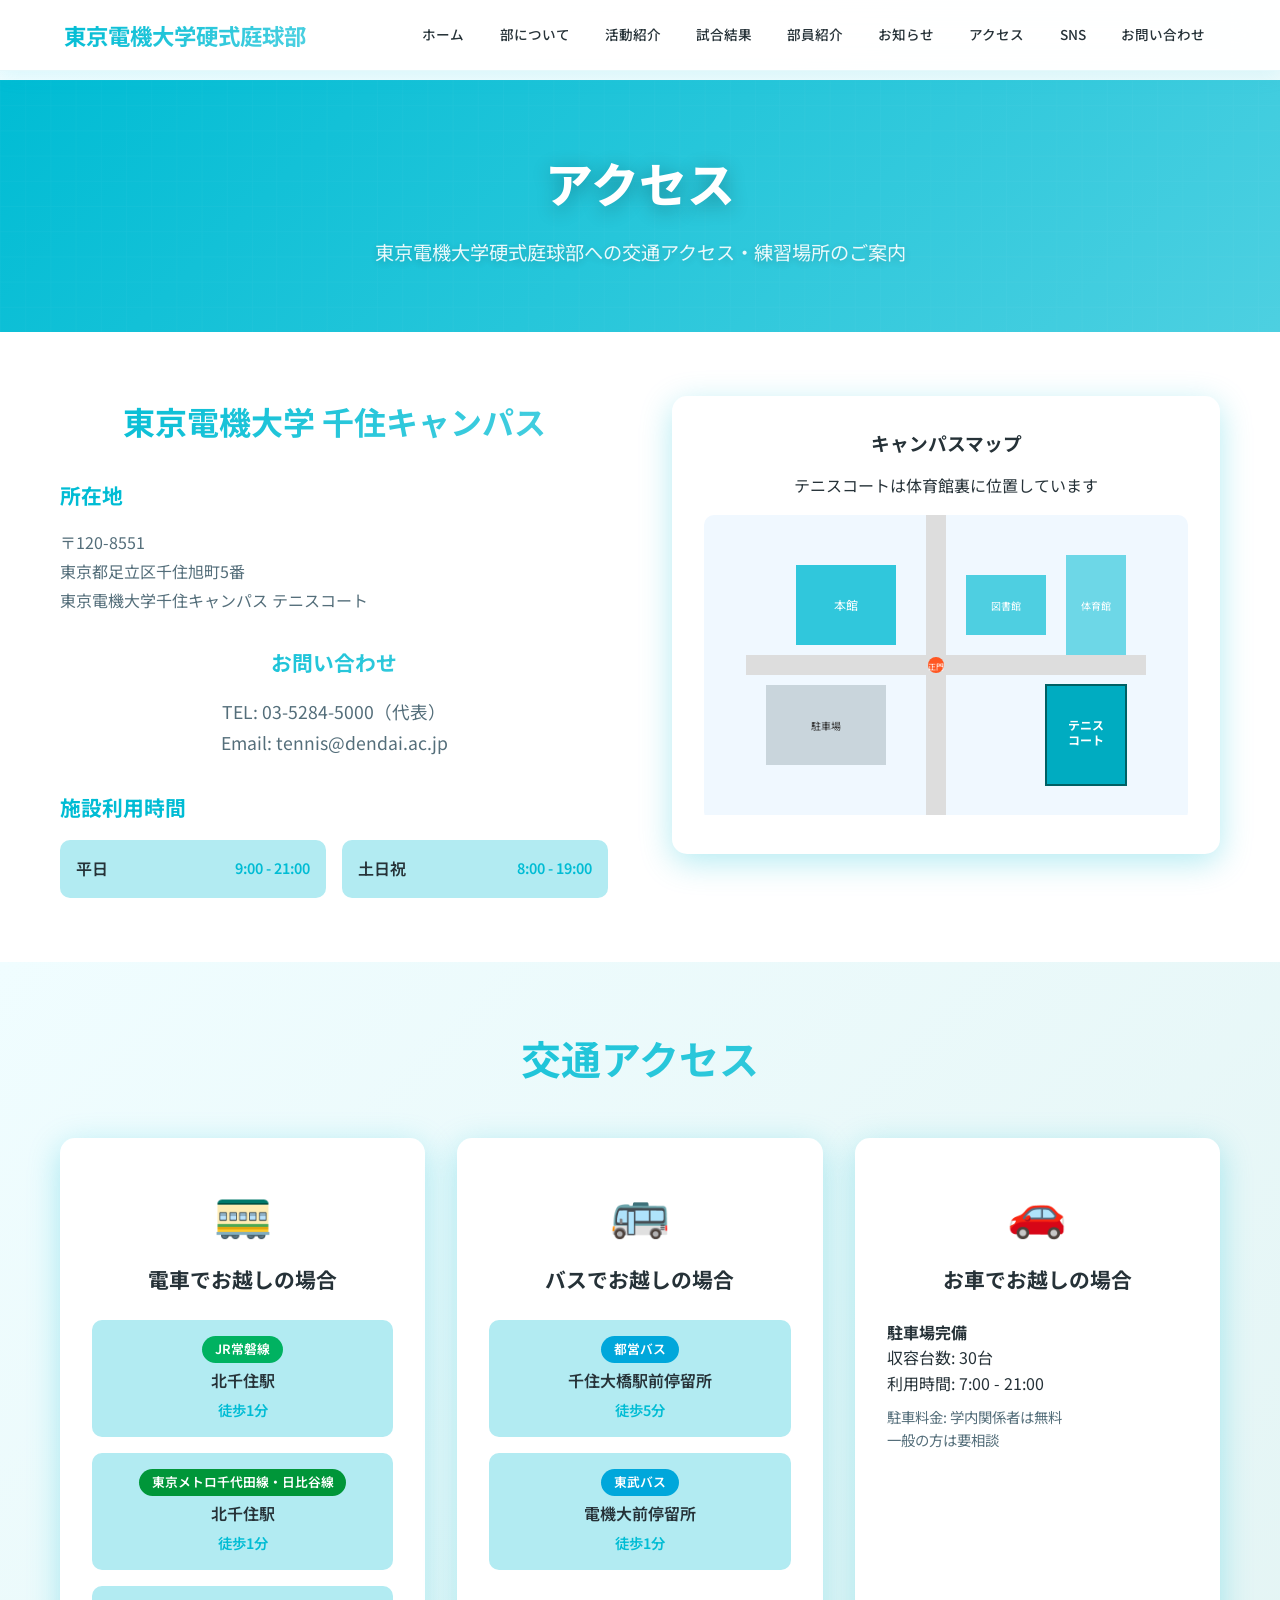
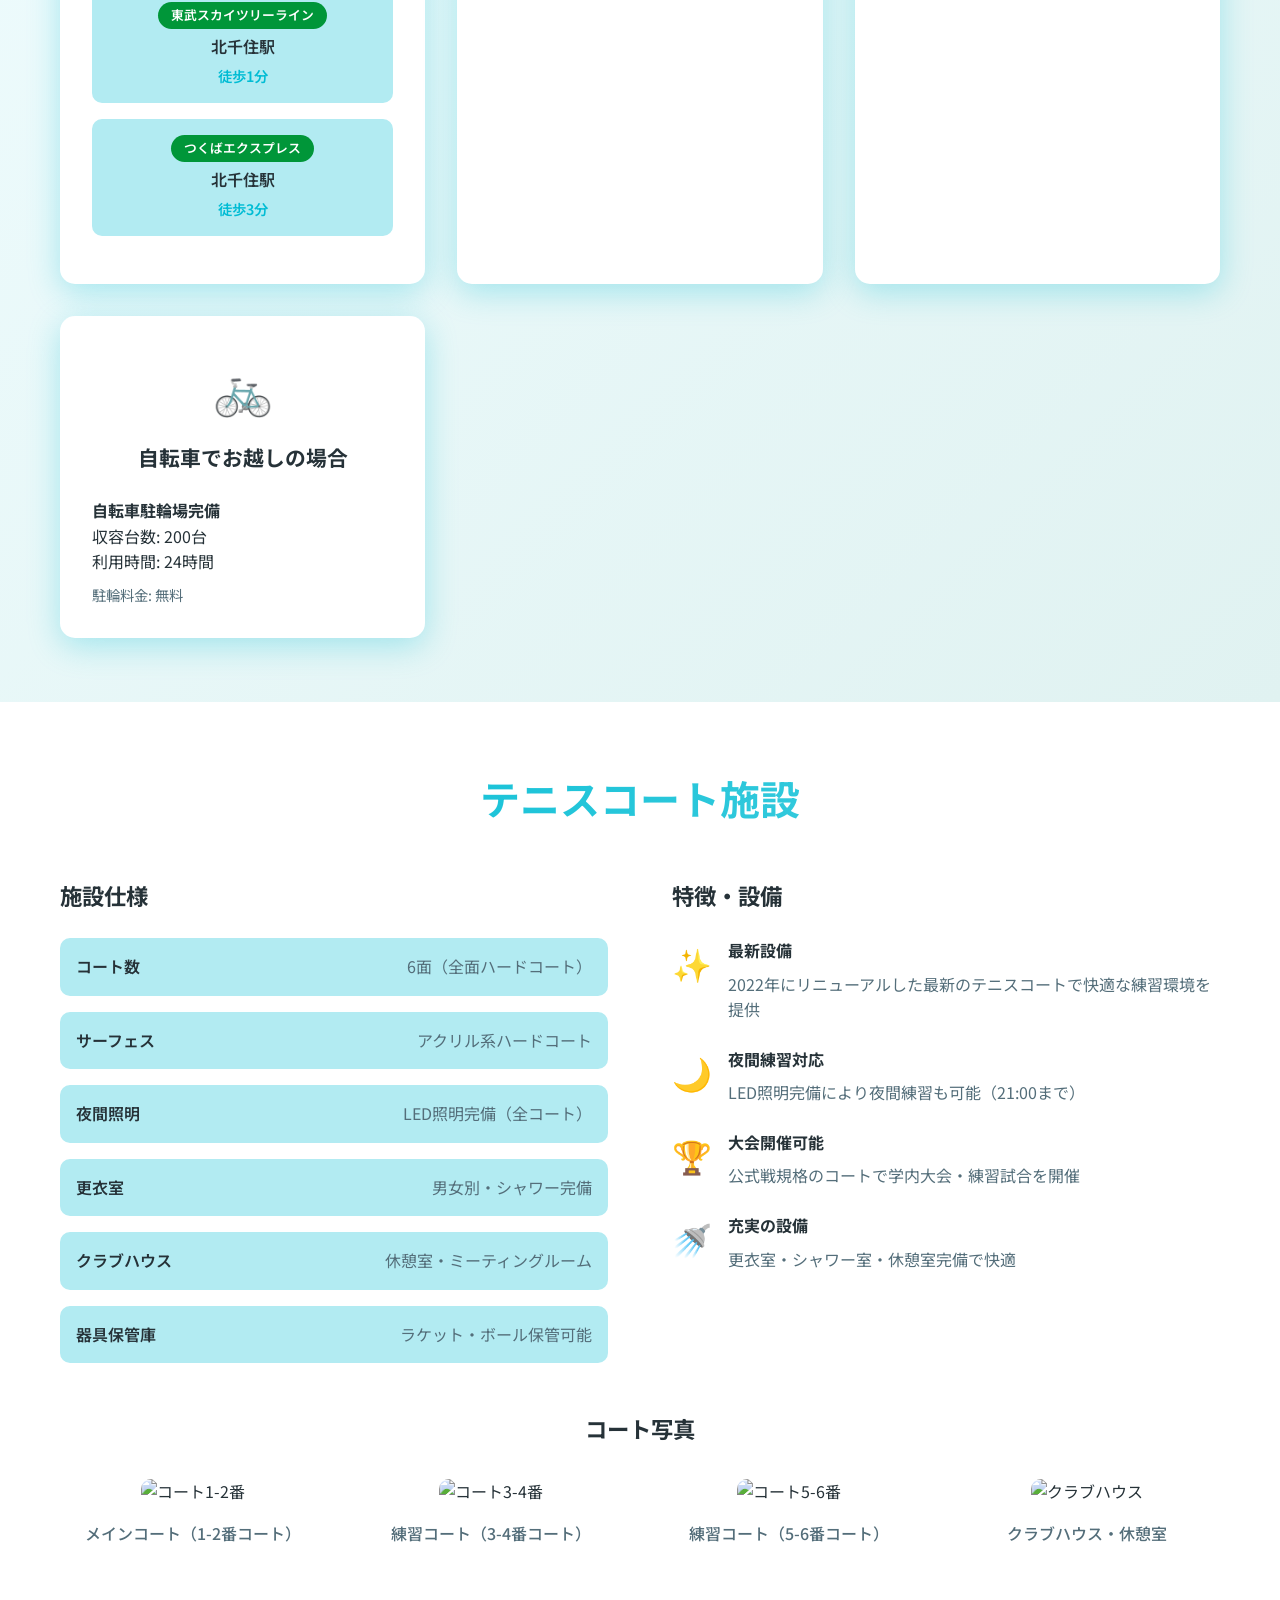
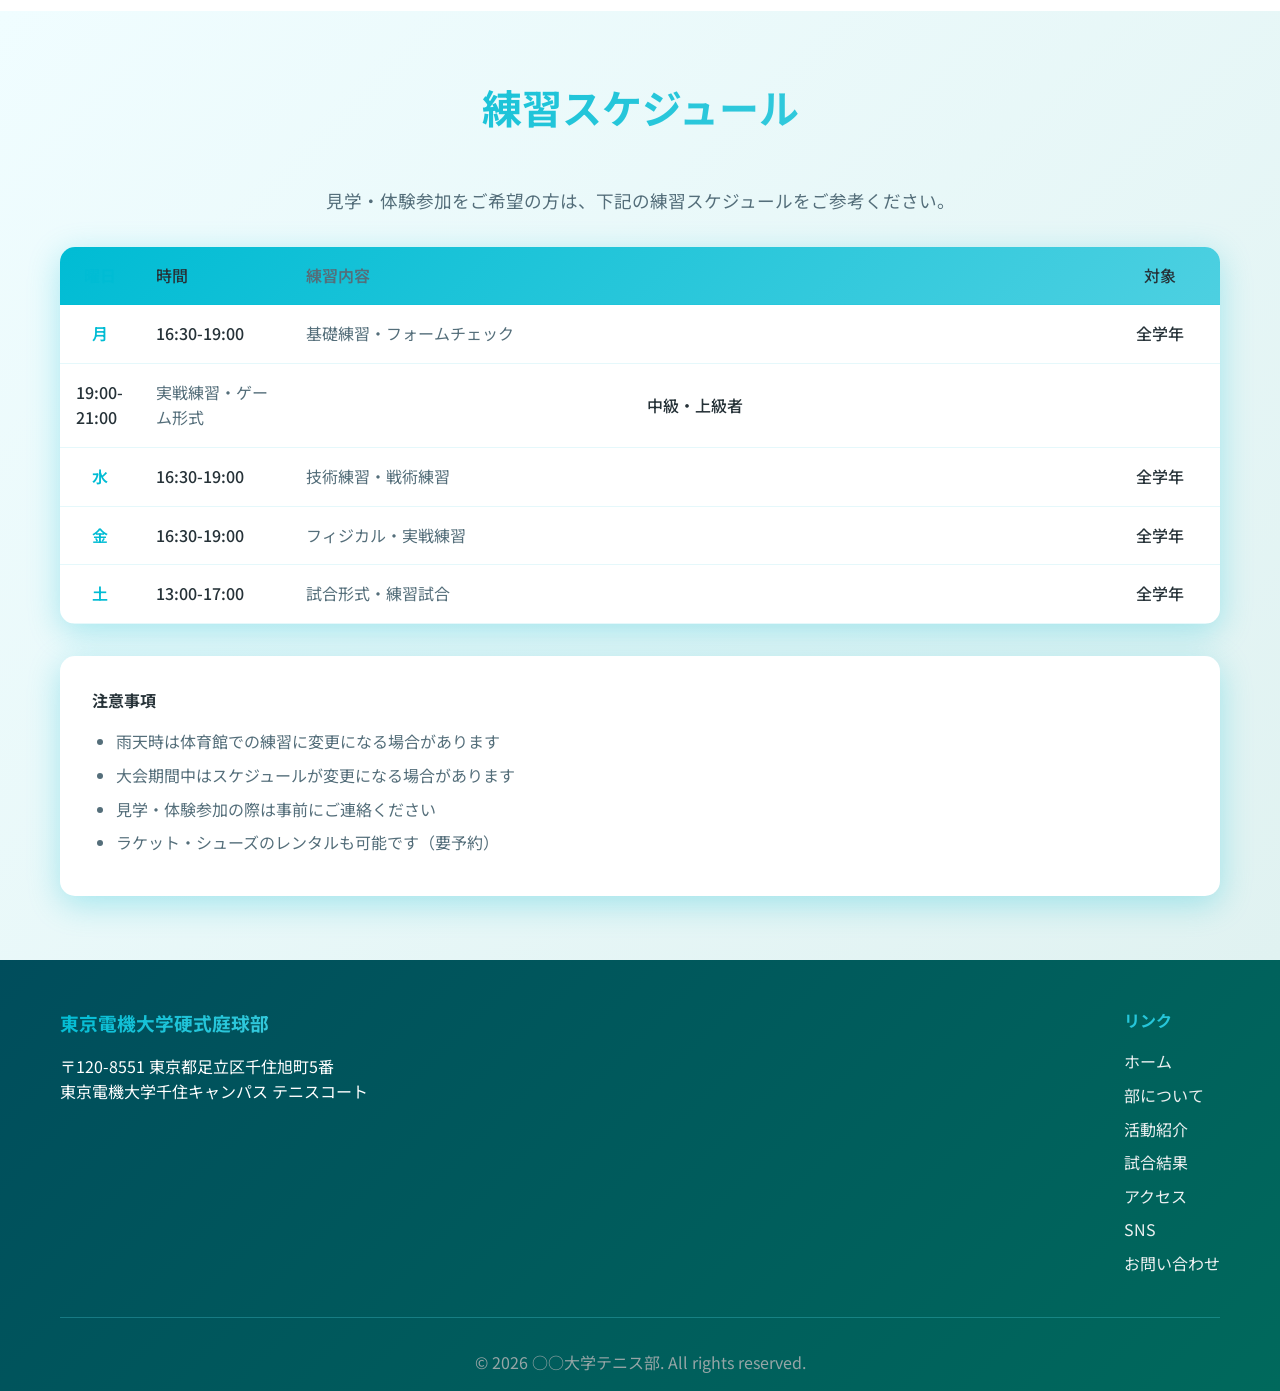
==== commit f05bf6f5: "Update: Change to Tokyo Denki University Senju Campus Tennis Club" ====
--- a/access.html
+++ b/access.html
@@ -3,7 +3,7 @@
 <head>
     <meta charset="UTF-8">
     <meta name="viewport" content="width=device-width, initial-scale=1.0">
-    <title>アクセス - ○○大学テニス部</title>
+    <title>アクセス - 東京電機大学硬式庭球部</title>
     <link rel="stylesheet" href="style.css">
     <link href="https://fonts.googleapis.com/css2?family=Noto+Sans+JP:wght@300;400;500;700;800&display=swap" rel="stylesheet">
 </head>
@@ -11,7 +11,7 @@
     <header>
         <nav>
             <div class="logo">
-                <h1>○○大学テニス部</h1>
+                <h1>東京電機大学硬式庭球部</h1>
             </div>
             <ul class="nav-menu">
                 <li><a href="index.html">ホーム</a></li>
@@ -37,7 +37,7 @@
         <section class="page-header">
             <div class="container">
                 <h1>アクセス</h1>
-                <p>○○大学テニス部への交通アクセス・練習場所のご案内</p>
+                <p>東京電機大学硬式庭球部への交通アクセス・練習場所のご案内</p>
             </div>
         </section>
 
@@ -46,18 +46,18 @@
             <div class="container">
                 <div class="campus-grid">
                     <div class="campus-details">
-                        <h2>○○大学 キャンパス</h2>
+                        <h2>東京電機大学 千住キャンパス</h2>
                         <div class="address-info">
                             <h3>所在地</h3>
-                            <p>〒150-0001<br>
-                            東京都渋谷区神宮前1-1-1<br>
-                            ○○大学 体育施設</p>
+                            <p>〒120-8551<br>
+                            東京都足立区千住旭町5番<br>
+                            東京電機大学千住キャンパス テニスコート</p>
                         </div>
                         
                         <div class="contact-info">
                             <h3>お問い合わせ</h3>
-                            <p>TEL: 03-XXXX-XXXX<br>
-                            Email: tennis@university.ac.jp</p>
+                            <p>TEL: 03-5284-5000（代表）<br>
+                            Email: tennis@dendai.ac.jp</p>
                         </div>
 
                         <div class="facility-hours">
@@ -128,19 +128,24 @@
                         <h3>電車でお越しの場合</h3>
                         <div class="route-info">
                             <div class="route">
-                                <span class="line jr">JR山手線</span>
-                                <span class="station">原宿駅</span>
-                                <span class="time">徒歩7分</span>
-                            </div>
-                            <div class="route">
-                                <span class="line metro">東京メトロ千代田線・副都心線</span>
-                                <span class="station">明治神宮前駅</span>
-                                <span class="time">徒歩5分</span>
-                            </div>
-                            <div class="route">
-                                <span class="line metro">東京メトロ銀座線・半蔵門線</span>
-                                <span class="station">表参道駅</span>
-                                <span class="time">徒歩12分</span>
+                                <span class="line jr">JR常磐線</span>
+                                <span class="station">北千住駅</span>
+                                <span class="time">徒歩1分</span>
+                            </div>
+                            <div class="route">
+                                <span class="line metro">東京メトロ千代田線・日比谷線</span>
+                                <span class="station">北千住駅</span>
+                                <span class="time">徒歩1分</span>
+                            </div>
+                            <div class="route">
+                                <span class="line metro">東武スカイツリーライン</span>
+                                <span class="station">北千住駅</span>
+                                <span class="time">徒歩1分</span>
+                            </div>
+                            <div class="route">
+                                <span class="line metro">つくばエクスプレス</span>
+                                <span class="station">北千住駅</span>
+                                <span class="time">徒歩3分</span>
                             </div>
                         </div>
                     </div>
@@ -151,12 +156,12 @@
                         <div class="route-info">
                             <div class="route">
                                 <span class="line bus">都営バス</span>
-                                <span class="station">神宮前停留所</span>
-                                <span class="time">徒歩3分</span>
-                            </div>
-                            <div class="route">
-                                <span class="line bus">渋谷区コミュニティバス</span>
-                                <span class="station">○○大学前停留所</span>
+                                <span class="station">千住大橋駅前停留所</span>
+                                <span class="time">徒歩5分</span>
+                            </div>
+                            <div class="route">
+                                <span class="line bus">東武バス</span>
+                                <span class="station">電機大前停留所</span>
                                 <span class="time">徒歩1分</span>
                             </div>
                         </div>
@@ -168,9 +173,9 @@
                         <div class="route-info">
                             <div class="parking-info">
                                 <p><strong>駐車場完備</strong></p>
-                                <p>収容台数: 50台</p>
-                                <p>利用時間: 7:00 - 22:00</p>
-                                <p class="parking-fee">駐車料金: 最初の2時間無料<br>以降30分毎に200円</p>
+                                <p>収容台数: 30台</p>
+                                <p>利用時間: 7:00 - 21:00</p>
+                                <p class="parking-fee">駐車料金: 学内関係者は無料<br>一般の方は要相談</p>
                             </div>
                         </div>
                     </div>
@@ -181,7 +186,7 @@
                         <div class="route-info">
                             <div class="parking-info">
                                 <p><strong>自転車駐輪場完備</strong></p>
-                                <p>収容台数: 100台</p>
+                                <p>収容台数: 200台</p>
                                 <p>利用時間: 24時間</p>
                                 <p class="parking-fee">駐輪料金: 無料</p>
                             </div>
@@ -346,9 +351,9 @@
         <div class="container">
             <div class="footer-content">
                 <div class="footer-info">
-                    <h3>○○大学テニス部</h3>
-                    <p>〒XXX-XXXX 東京都○○区○○ XX-XX<br>
-                    ○○大学テニスコート</p>
+                    <h3>東京電機大学硬式庭球部</h3>
+                    <p>〒120-8551 東京都足立区千住旭町5番<br>
+                    東京電機大学千住キャンパス テニスコート</p>
                 </div>
                 <div class="footer-links">
                     <h4>リンク</h4>
@@ -364,7 +369,7 @@
                 </div>
             </div>
             <div class="footer-bottom">
-                <p>&copy; 2024 ○○大学テニス部. All rights reserved.</p>
+                <p>&copy; 2024 東京電機大学硬式庭球部. All rights reserved.</p>
             </div>
         </div>
     </footer>
--- a/style.css
+++ b/style.css
@@ -2636,3 +2636,109 @@
     from { transform: rotate(0deg); }
     to { transform: rotate(360deg); }
 }
+
+/* お問い合わせフォームエラー・成功メッセージスタイル */
+.error-messages {
+    background: #ffebee;
+    border: 1px solid #f44336;
+    border-radius: 5px;
+    padding: 15px;
+    margin-bottom: 20px;
+    animation: fadeIn 0.3s ease;
+}
+
+.error-list h4 {
+    color: #f44336;
+    margin: 0 0 10px 0;
+    font-size: 16px;
+}
+
+.error-list ul {
+    margin: 0;
+    padding-left: 20px;
+}
+
+.error-list li {
+    color: #f44336;
+    margin-bottom: 5px;
+}
+
+.success-message {
+    background: #e8f5e9;
+    border: 1px solid #4caf50;
+    border-radius: 5px;
+    padding: 20px;
+    margin-bottom: 20px;
+    text-align: center;
+    animation: fadeIn 0.3s ease;
+}
+
+.success-content i {
+    color: #4caf50;
+    font-size: 24px;
+    margin-bottom: 10px;
+    display: block;
+}
+
+.success-content h4 {
+    color: #4caf50;
+    margin: 10px 0;
+}
+
+.success-content p {
+    color: #2e7d32;
+    margin: 10px 0;
+}
+
+.response-time {
+    font-size: 14px;
+    color: #666 !important;
+    font-style: italic;
+}
+
+.field-error {
+    color: #f44336;
+    font-size: 14px;
+    margin-top: 5px;
+    display: block;
+}
+
+.form-group input.error,
+.form-group select.error,
+.form-group textarea.error {
+    border-color: #f44336 !important;
+    background-color: #ffebee !important;
+}
+
+.admin-notification {
+    position: fixed;
+    top: 20px;
+    right: 20px;
+    background: #00bcd4;
+    color: white;
+    padding: 15px;
+    border-radius: 5px;
+    box-shadow: 0 4px 6px rgba(0, 0, 0, 0.1);
+    z-index: 1000;
+    animation: slideIn 0.3s ease;
+}
+
+@keyframes slideIn {
+    from {
+        transform: translateX(100%);
+    }
+    to {
+        transform: translateX(0);
+    }
+}
+
+@keyframes fadeIn {
+    from {
+        opacity: 0;
+        transform: translateY(-10px);
+    }
+    to {
+        opacity: 1;
+        transform: translateY(0);
+    }
+}
